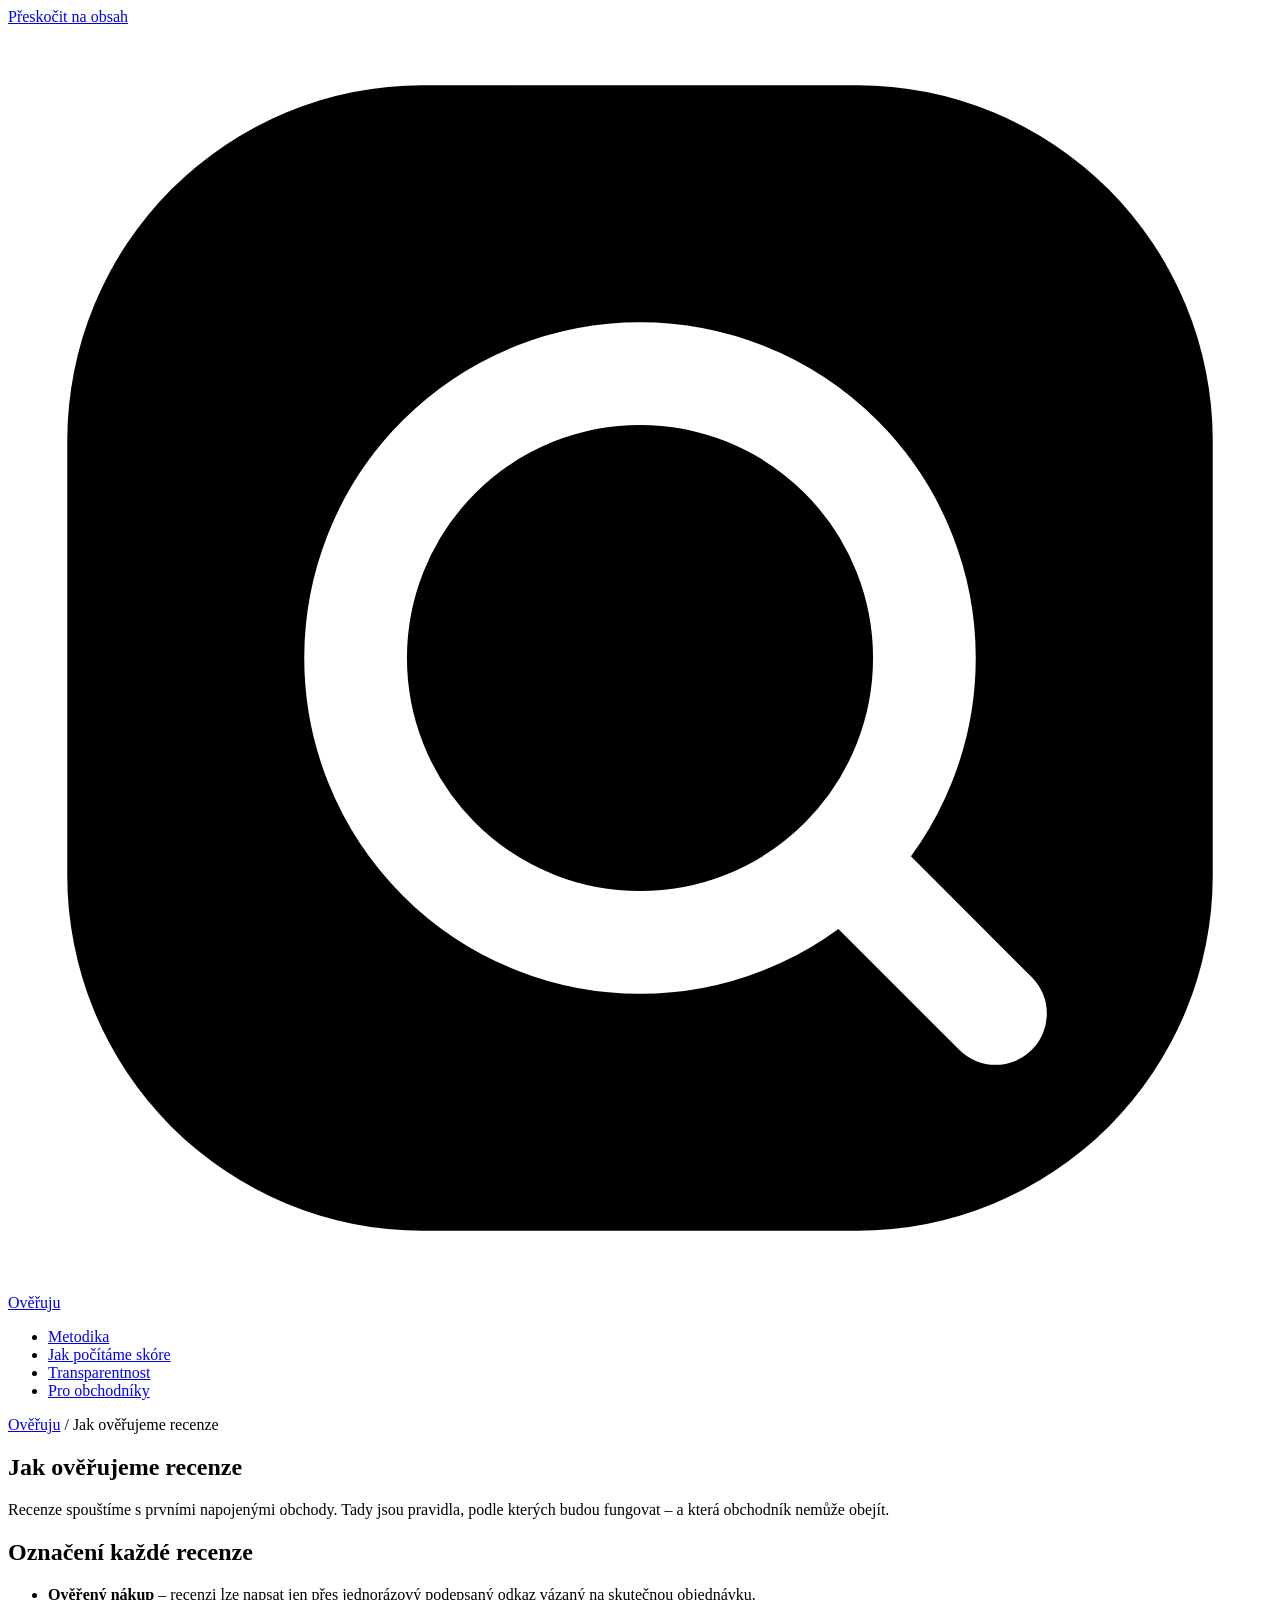
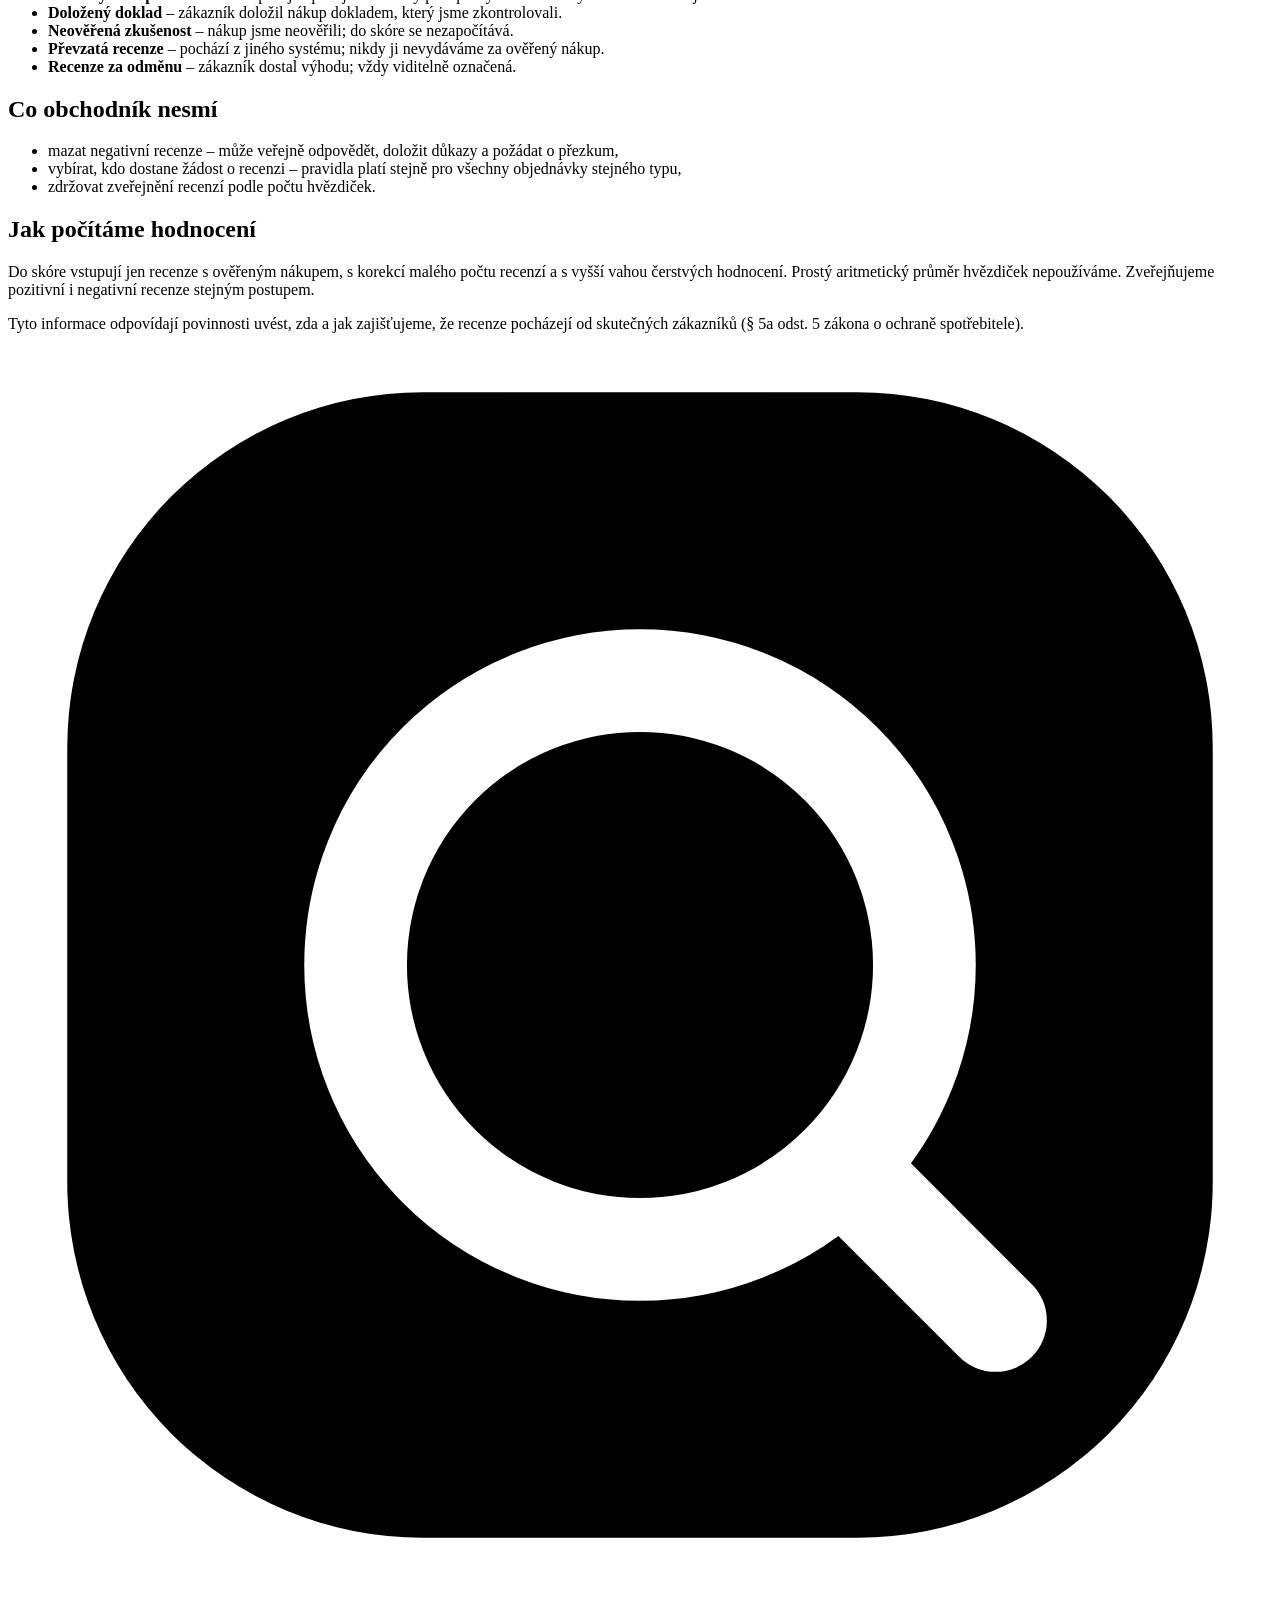
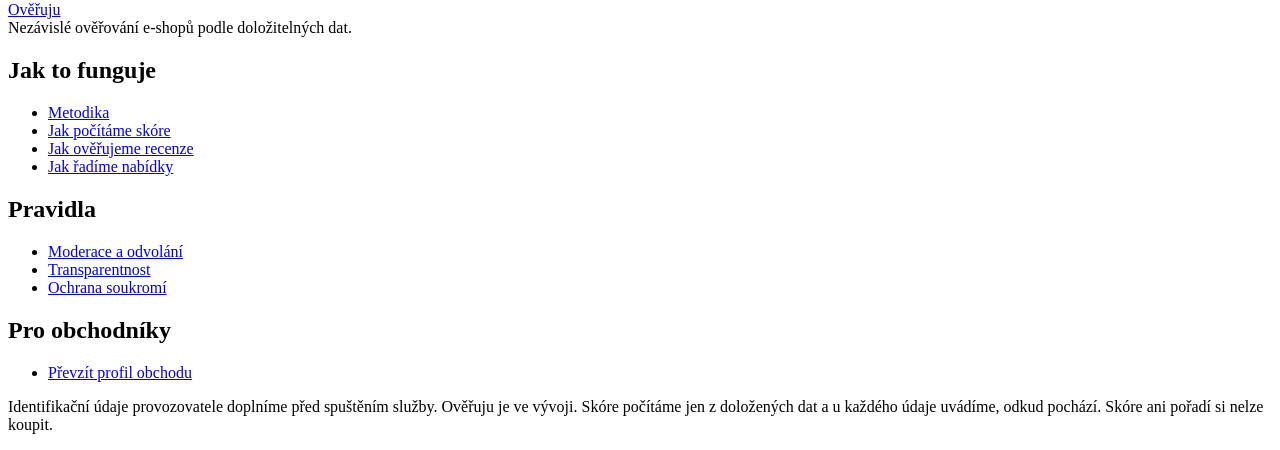
==== jak-overujeme-recenze/index.html @ 3482359e "overuju.cz: statický web (úvod, metodika, kontrola seznamu ČOI) Co-Authored-By: Claude Opus 5.5 <nor" ====
<!doctype html>
<html lang="cs" data-mode="static">
  <head>
    <meta charset="utf-8">
    <meta name="viewport" content="width=device-width, initial-scale=1">
    <meta name="theme-color" content="#f6f5f1">
    <link rel="icon" href="/favicon.svg" type="image/svg+xml">
    <link rel="manifest" href="/manifest.webmanifest">
    <title>Jak ověřujeme recenze | Ověřuju</title>
    <meta name="description" content="Ověřený nákup, označení původu recenzí, incentivizované recenze a pravidla, která obchodníci nemohou obejít.">
    <meta name="robots" content="index,follow">
    <link rel="canonical" href="https://overuju.cz/jak-overujeme-recenze">
    <meta property="og:type" content="website">
    <meta property="og:site_name" content="Ověřuju">
    <meta property="og:locale" content="cs_CZ">
    <meta property="og:title" content="Jak ověřujeme recenze | Ověřuju">
    <meta property="og:description" content="Ověřený nákup, označení původu recenzí, incentivizované recenze a pravidla, která obchodníci nemohou obejít.">
    <meta property="og:url" content="https://overuju.cz/jak-overujeme-recenze">
    
    <script type="module" src="/assets/entry-client-CRcwxQx1.js"></script>
  </head>
  <body>
    <a class="skip-link" href="#obsah">Přeskočit na obsah</a><header class="site-header"><div class="container"><a class="brand" href="/" aria-label="Ověřuju – úvodní stránka"><svg viewBox="0 0 32 32" aria-hidden="true" focusable="false"><rect x="1.5" y="1.5" width="29" height="29" rx="9" fill="var(--c-ink)"></rect><circle cx="16" cy="16" r="7.2" fill="none" stroke="#fff" stroke-width="2.6"></circle><path d="M21.2 21.2 25 25" stroke="#fff" stroke-width="2.6" stroke-linecap="round"></path></svg><span>Ověřuju</span></a><nav class="site-nav" aria-label="Hlavní navigace"><ul><li><a href="/metodika">Metodika</a></li><li class="nav-optional"><a href="/jak-pocitame-score">Jak počítáme skóre</a></li><li class="nav-optional"><a href="/transparentnost">Transparentnost</a></li><li><a href="/pro-obchodniky">Pro obchodníky</a></li></ul></nav></div></header><main id="obsah"><div class="container"><nav class="breadcrumbs" aria-label="Drobečková navigace"><a href="/">Ověřuju</a> / <!-- -->Jak ověřujeme recenze</nav><article class="prose"><h1>Jak ověřujeme recenze</h1><p class="lead">Recenze spouštíme s prvními napojenými obchody. Tady jsou pravidla, podle kterých budou fungovat – a která obchodník nemůže obejít.</p><h2>Označení každé recenze</h2><ul><li><strong>Ověřený nákup</strong> – recenzi lze napsat jen přes jednorázový podepsaný odkaz vázaný na skutečnou objednávku.</li><li><strong>Doložený doklad</strong> – zákazník doložil nákup dokladem, který jsme zkontrolovali.</li><li><strong>Neověřená zkušenost</strong> – nákup jsme neověřili; do skóre se nezapočítává.</li><li><strong>Převzatá recenze</strong> – pochází z jiného systému; nikdy ji nevydáváme za ověřený nákup.</li><li><strong>Recenze za odměnu</strong> – zákazník dostal výhodu; vždy viditelně označená.</li></ul><h2>Co obchodník nesmí</h2><ul><li>mazat negativní recenze – může veřejně odpovědět, doložit důkazy a požádat o přezkum,</li><li>vybírat, kdo dostane žádost o recenzi – pravidla platí stejně pro všechny objednávky stejného typu,</li><li>zdržovat zveřejnění recenzí podle počtu hvězdiček.</li></ul><h2>Jak počítáme hodnocení</h2><p>Do skóre vstupují jen recenze s ověřeným nákupem, s korekcí malého počtu recenzí a s vyšší vahou čerstvých hodnocení. Prostý aritmetický průměr hvězdiček nepoužíváme. Zveřejňujeme pozitivní i negativní recenze stejným postupem.</p><div class="callout">Tyto informace odpovídají povinnosti uvést, zda a jak zajišťujeme, že recenze pocházejí od skutečných zákazníků (§ 5a odst. 5 zákona o ochraně spotřebitele).</div></article></div></main><footer class="site-footer"><div class="container"><div class="footer-grid"><div><a class="brand" href="/"><svg viewBox="0 0 32 32" aria-hidden="true" focusable="false"><rect x="1.5" y="1.5" width="29" height="29" rx="9" fill="var(--c-ink)"></rect><circle cx="16" cy="16" r="7.2" fill="none" stroke="#fff" stroke-width="2.6"></circle><path d="M21.2 21.2 25 25" stroke="#fff" stroke-width="2.6" stroke-linecap="round"></path></svg><span>Ověřuju</span></a><p class="small" style="margin-top:var(--s-3)">Nezávislé ověřování e-shopů podle doložitelných dat.</p></div><div><h2>Jak to funguje</h2><ul><li><a href="/metodika">Metodika</a></li><li><a href="/jak-pocitame-score">Jak počítáme skóre</a></li><li><a href="/jak-overujeme-recenze">Jak ověřujeme recenze</a></li><li><a href="/jak-radime-nabidky">Jak řadíme nabídky</a></li></ul></div><div><h2>Pravidla</h2><ul><li><a href="/moderace">Moderace a odvolání</a></li><li><a href="/transparentnost">Transparentnost</a></li><li><a href="/ochrana-soukromi">Ochrana soukromí</a></li></ul></div><div><h2>Pro obchodníky</h2><ul><li><a href="/pro-obchodniky">Převzít profil obchodu</a></li></ul></div></div><p class="footer-note">Identifikační údaje provozovatele doplníme před spuštěním služby. <!-- -->Ověřuju je ve vývoji. Skóre počítáme jen z doložených dat a u každého údaje uvádíme, odkud pochází. Skóre ani pořadí si nelze koupit.</p></div></footer>
  </body>
</html>
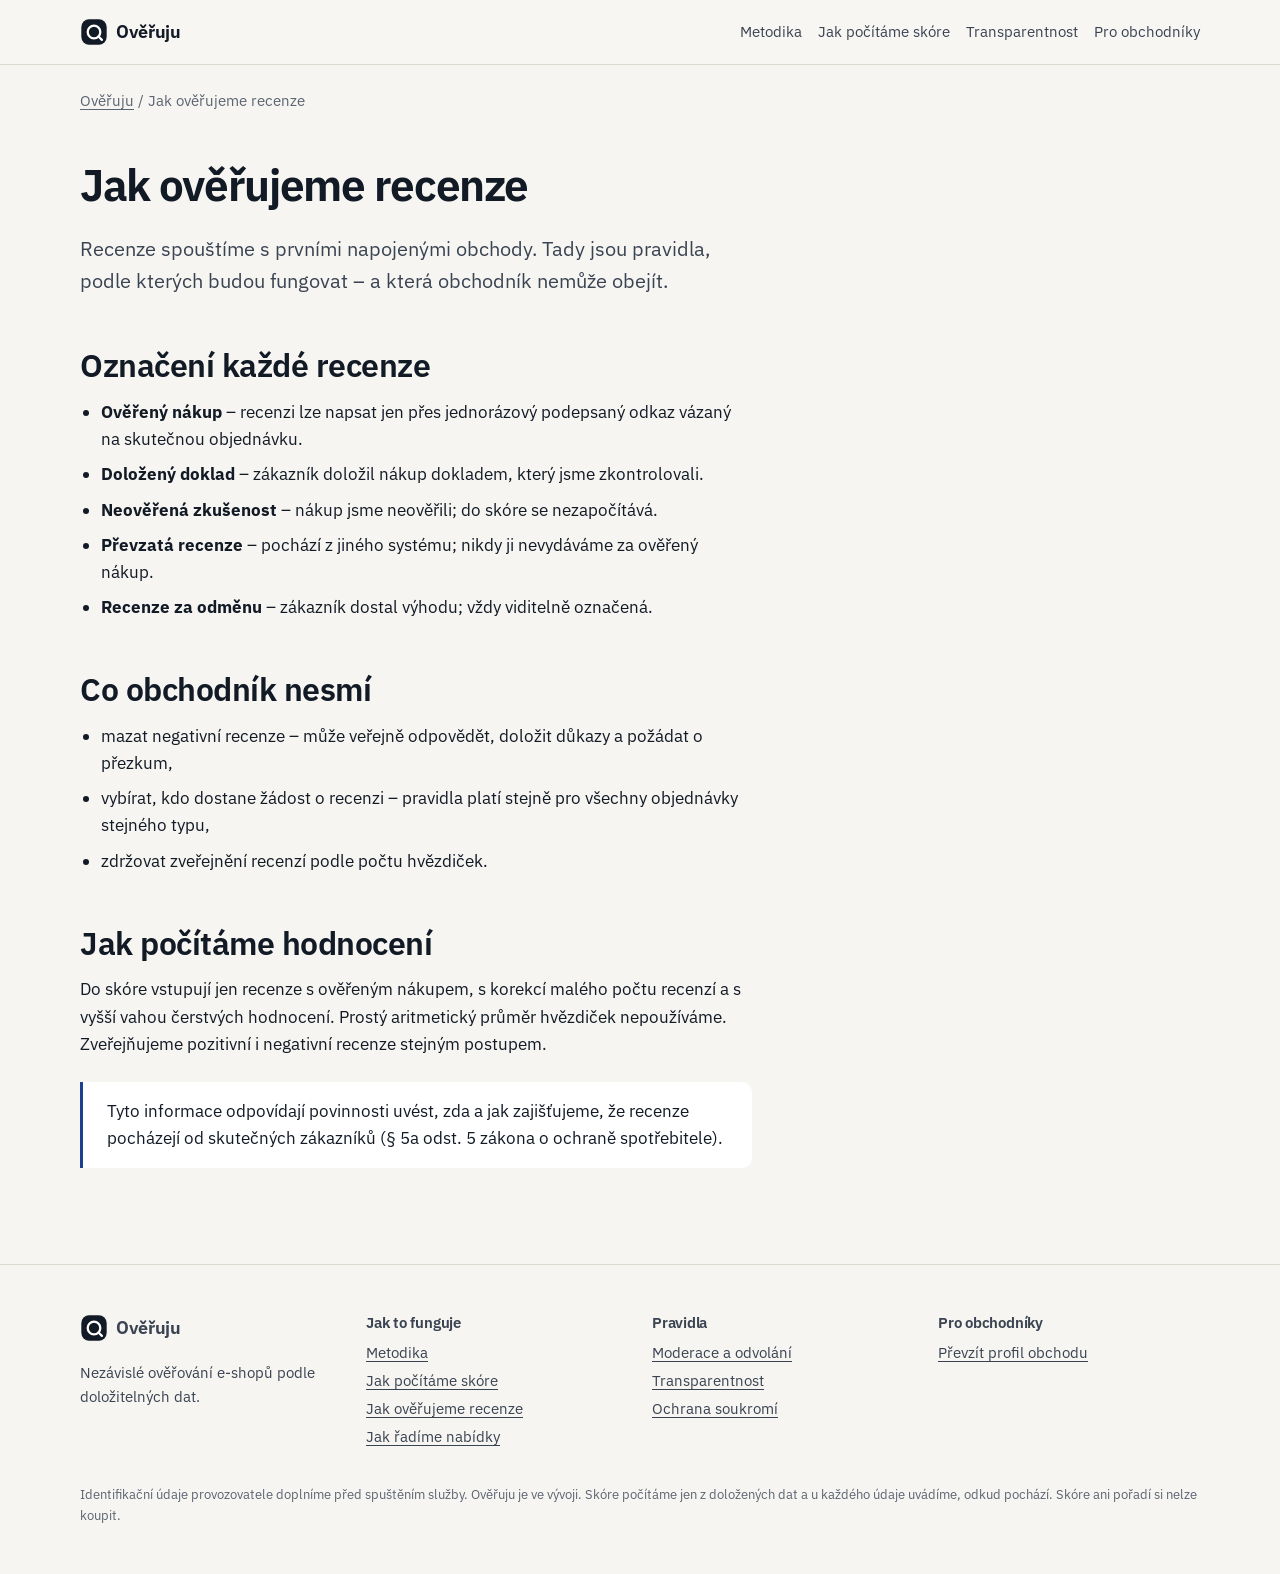
==== commit 5e5bb011: "Oprava: styly webu se načítají (CSS propojené ve všech stránkách) Co-Authored-By: Claude Opus 5.5 <n" ====
--- a/jak-overujeme-recenze/index.html
+++ b/jak-overujeme-recenze/index.html
@@ -16,8 +16,8 @@
     <meta property="og:title" content="Jak ověřujeme recenze | Ověřuju">
     <meta property="og:description" content="Ověřený nákup, označení původu recenzí, incentivizované recenze a pravidla, která obchodníci nemohou obejít.">
     <meta property="og:url" content="https://overuju.cz/jak-overujeme-recenze">
-    
-    <script type="module" src="/assets/entry-client-CRcwxQx1.js"></script>
+    <link rel="stylesheet" href="/assets/entry-client-DHmPN0fD.css">
+    <script type="module" src="/assets/entry-client-VfSSXDyx.js"></script>
   </head>
   <body>
     <a class="skip-link" href="#obsah">Přeskočit na obsah</a><header class="site-header"><div class="container"><a class="brand" href="/" aria-label="Ověřuju – úvodní stránka"><svg viewBox="0 0 32 32" aria-hidden="true" focusable="false"><rect x="1.5" y="1.5" width="29" height="29" rx="9" fill="var(--c-ink)"></rect><circle cx="16" cy="16" r="7.2" fill="none" stroke="#fff" stroke-width="2.6"></circle><path d="M21.2 21.2 25 25" stroke="#fff" stroke-width="2.6" stroke-linecap="round"></path></svg><span>Ověřuju</span></a><nav class="site-nav" aria-label="Hlavní navigace"><ul><li><a href="/metodika">Metodika</a></li><li class="nav-optional"><a href="/jak-pocitame-score">Jak počítáme skóre</a></li><li class="nav-optional"><a href="/transparentnost">Transparentnost</a></li><li><a href="/pro-obchodniky">Pro obchodníky</a></li></ul></nav></div></header><main id="obsah"><div class="container"><nav class="breadcrumbs" aria-label="Drobečková navigace"><a href="/">Ověřuju</a> / <!-- -->Jak ověřujeme recenze</nav><article class="prose"><h1>Jak ověřujeme recenze</h1><p class="lead">Recenze spouštíme s prvními napojenými obchody. Tady jsou pravidla, podle kterých budou fungovat – a která obchodník nemůže obejít.</p><h2>Označení každé recenze</h2><ul><li><strong>Ověřený nákup</strong> – recenzi lze napsat jen přes jednorázový podepsaný odkaz vázaný na skutečnou objednávku.</li><li><strong>Doložený doklad</strong> – zákazník doložil nákup dokladem, který jsme zkontrolovali.</li><li><strong>Neověřená zkušenost</strong> – nákup jsme neověřili; do skóre se nezapočítává.</li><li><strong>Převzatá recenze</strong> – pochází z jiného systému; nikdy ji nevydáváme za ověřený nákup.</li><li><strong>Recenze za odměnu</strong> – zákazník dostal výhodu; vždy viditelně označená.</li></ul><h2>Co obchodník nesmí</h2><ul><li>mazat negativní recenze – může veřejně odpovědět, doložit důkazy a požádat o přezkum,</li><li>vybírat, kdo dostane žádost o recenzi – pravidla platí stejně pro všechny objednávky stejného typu,</li><li>zdržovat zveřejnění recenzí podle počtu hvězdiček.</li></ul><h2>Jak počítáme hodnocení</h2><p>Do skóre vstupují jen recenze s ověřeným nákupem, s korekcí malého počtu recenzí a s vyšší vahou čerstvých hodnocení. Prostý aritmetický průměr hvězdiček nepoužíváme. Zveřejňujeme pozitivní i negativní recenze stejným postupem.</p><div class="callout">Tyto informace odpovídají povinnosti uvést, zda a jak zajišťujeme, že recenze pocházejí od skutečných zákazníků (§ 5a odst. 5 zákona o ochraně spotřebitele).</div></article></div></main><footer class="site-footer"><div class="container"><div class="footer-grid"><div><a class="brand" href="/"><svg viewBox="0 0 32 32" aria-hidden="true" focusable="false"><rect x="1.5" y="1.5" width="29" height="29" rx="9" fill="var(--c-ink)"></rect><circle cx="16" cy="16" r="7.2" fill="none" stroke="#fff" stroke-width="2.6"></circle><path d="M21.2 21.2 25 25" stroke="#fff" stroke-width="2.6" stroke-linecap="round"></path></svg><span>Ověřuju</span></a><p class="small" style="margin-top:var(--s-3)">Nezávislé ověřování e-shopů podle doložitelných dat.</p></div><div><h2>Jak to funguje</h2><ul><li><a href="/metodika">Metodika</a></li><li><a href="/jak-pocitame-score">Jak počítáme skóre</a></li><li><a href="/jak-overujeme-recenze">Jak ověřujeme recenze</a></li><li><a href="/jak-radime-nabidky">Jak řadíme nabídky</a></li></ul></div><div><h2>Pravidla</h2><ul><li><a href="/moderace">Moderace a odvolání</a></li><li><a href="/transparentnost">Transparentnost</a></li><li><a href="/ochrana-soukromi">Ochrana soukromí</a></li></ul></div><div><h2>Pro obchodníky</h2><ul><li><a href="/pro-obchodniky">Převzít profil obchodu</a></li></ul></div></div><p class="footer-note">Identifikační údaje provozovatele doplníme před spuštěním služby. <!-- -->Ověřuju je ve vývoji. Skóre počítáme jen z doložených dat a u každého údaje uvádíme, odkud pochází. Skóre ani pořadí si nelze koupit.</p></div></footer>
--- a/assets/entry-client-DHmPN0fD.css
+++ b/assets/entry-client-DHmPN0fD.css
@@ -0,0 +1 @@
+@font-face{font-family:IBM Plex Sans Variable;font-style:normal;font-display:swap;font-weight:100 700;src:url(/assets/ibm-plex-sans-cyrillic-ext-wght-normal-d45eAU9y.woff2)format("woff2-variations");unicode-range:U+460-52F,U+1C80-1C8A,U+20B4,U+2DE0-2DFF,U+A640-A69F,U+FE2E-FE2F}@font-face{font-family:IBM Plex Sans Variable;font-style:normal;font-display:swap;font-weight:100 700;src:url(/assets/ibm-plex-sans-cyrillic-wght-normal-BAAhND-U.woff2)format("woff2-variations");unicode-range:U+301,U+400-45F,U+490-491,U+4B0-4B1,U+2116}@font-face{font-family:IBM Plex Sans Variable;font-style:normal;font-display:swap;font-weight:100 700;src:url(/assets/ibm-plex-sans-greek-wght-normal-CmyJS8uq.woff2)format("woff2-variations");unicode-range:U+370-377,U+37A-37F,U+384-38A,U+38C,U+38E-3A1,U+3A3-3FF}@font-face{font-family:IBM Plex Sans Variable;font-style:normal;font-display:swap;font-weight:100 700;src:url(/assets/ibm-plex-sans-vietnamese-wght-normal-Dg1JeJN0.woff2)format("woff2-variations");unicode-range:U+102-103,U+110-111,U+128-129,U+168-169,U+1A0-1A1,U+1AF-1B0,U+300-301,U+303-304,U+308-309,U+323,U+329,U+1EA0-1EF9,U+20AB}@font-face{font-family:IBM Plex Sans Variable;font-style:normal;font-display:swap;font-weight:100 700;src:url(/assets/ibm-plex-sans-latin-ext-wght-normal-CIII54If.woff2)format("woff2-variations");unicode-range:U+100-2BA,U+2BD-2C5,U+2C7-2CC,U+2CE-2D7,U+2DD-2FF,U+304,U+308,U+329,U+1D00-1DBF,U+1E00-1E9F,U+1EF2-1EFF,U+2020,U+20A0-20AB,U+20AD-20C0,U+2113,U+2C60-2C7F,U+A720-A7FF}@font-face{font-family:IBM Plex Sans Variable;font-style:normal;font-display:swap;font-weight:100 700;src:url(/assets/ibm-plex-sans-latin-wght-normal-IvpUvPa2.woff2)format("woff2-variations");unicode-range:U+??,U+131,U+152-153,U+2BB-2BC,U+2C6,U+2DA,U+2DC,U+304,U+308,U+329,U+2000-206F,U+20AC,U+2122,U+2191,U+2193,U+2212,U+2215,U+FEFF,U+FFFD}:root{--c-paper:#f6f5f1;--c-surface:#fff;--c-surface-sunken:#efede7;--c-line:#dcd9d0;--c-line-strong:#b9b5a9;--c-ink:#121a26;--c-ink-2:#3a4352;--c-muted:#5c6472;--c-brand:#1d3f8f;--c-brand-ink:#fff;--c-brand-soft:#e7ecf7;--c-focus:#2357d6;--c-good:#1f6b4a;--c-good-soft:#e5f1ea;--c-fair:#8a5a00;--c-fair-soft:#f8eed8;--c-bad:#a3271c;--c-bad-soft:#f9e7e4;--c-info-soft:#eceff4;--font-sans:"IBM Plex Sans Variable", "IBM Plex Sans", system-ui, -apple-system, "Segoe UI", Roboto, sans-serif;--fs-xs:.8125rem;--fs-sm:.9375rem;--fs-md:1.0625rem;--fs-lg:1.25rem;--fs-xl:clamp(1.5rem, 1.2rem + 1.2vw, 2rem);--fs-2xl:clamp(2.25rem, 1.6rem + 3vw, 4rem);--lh-tight:1.1;--lh-snug:1.3;--lh-body:1.6;--s-1:.25rem;--s-2:.5rem;--s-3:.75rem;--s-4:1rem;--s-5:1.5rem;--s-6:2rem;--s-7:3rem;--s-8:4.5rem;--s-9:6.5rem;--radius-sm:6px;--radius-md:10px;--radius-lg:16px;--shadow-1:0 1px 2px #121a260f, 0 1px 1px #121a260a;--shadow-2:0 12px 32px -12px #121a262e, 0 2px 6px #121a260f;--content:70rem;--prose:42rem;--gutter:1rem}@media (min-width:48rem){:root{--gutter:2rem}}*,:before,:after{box-sizing:border-box}html{-webkit-text-size-adjust:100%;-moz-text-size-adjust:100%;text-size-adjust:100%}body{background:var(--c-paper);color:var(--c-ink);font-family:var(--font-sans);font-size:var(--fs-md);line-height:var(--lh-body);font-feature-settings:"tnum" 0;-webkit-font-smoothing:antialiased;margin:0;overflow-x:hidden}img,svg{max-width:100%;display:block}a{color:var(--c-brand);text-underline-offset:.18em;text-decoration-thickness:1px}a:hover{text-decoration-thickness:2px}:focus-visible{outline:3px solid var(--c-focus);outline-offset:2px;border-radius:4px}h1,h2,h3{line-height:var(--lh-snug);letter-spacing:-.015em;margin:0 0 var(--s-3);font-weight:620}h1{font-size:var(--fs-2xl);line-height:var(--lh-tight);letter-spacing:-.03em;font-weight:650}h2{font-size:var(--fs-xl)}h3{font-size:var(--fs-lg)}p{margin:0 0 var(--s-4)}.num{font-variant-numeric:tabular-nums}.visually-hidden{clip:rect(0 0 0 0);white-space:nowrap;border:0;width:1px;height:1px;margin:-1px;padding:0;overflow:hidden;position:absolute!important}.skip-link{left:var(--s-4);padding:var(--s-2) var(--s-4);background:var(--c-ink);color:#fff;border-radius:var(--radius-sm);z-index:10;position:absolute;top:-3rem}.skip-link:focus{top:var(--s-3)}.container{width:100%;max-width:calc(var(--content) + 2 * var(--gutter));padding:0 var(--gutter);margin:0 auto}.site-header{border-bottom:1px solid var(--c-line);background:color-mix(in srgb, var(--c-paper) 92%, white)}.site-header .container{justify-content:space-between;align-items:center;gap:var(--s-4);min-height:4rem;display:flex}.brand{align-items:center;gap:var(--s-2);color:var(--c-ink);letter-spacing:-.02em;font-size:1.15rem;font-weight:650;text-decoration:none;display:inline-flex}.brand svg{width:1.75rem;height:1.75rem}.site-nav ul{gap:var(--s-1) var(--s-4);flex-wrap:wrap;justify-content:flex-end;margin:0;padding:0;list-style:none;display:flex}.site-nav a{color:var(--c-ink-2);font-size:var(--fs-sm);padding:var(--s-2) 0;text-decoration:none;display:inline-block}.site-nav a:hover,.site-nav a[aria-current=page]{color:var(--c-ink);text-decoration:underline}@media (max-width:40rem){.site-nav .nav-optional{display:none}}.hero{padding:var(--s-8) 0 var(--s-7)}.hero-eyebrow{font-size:var(--fs-xs);letter-spacing:.08em;text-transform:uppercase;color:var(--c-brand);margin-bottom:var(--s-4);font-weight:600;display:inline-block}.hero h1{max-width:14ch}.hero-lead{font-size:var(--fs-lg);color:var(--c-ink-2);max-width:36rem;margin-bottom:var(--s-6)}.search{max-width:44rem}.search-row{gap:var(--s-2);padding:var(--s-2);background:var(--c-surface);border:1px solid var(--c-line-strong);border-radius:var(--radius-lg);box-shadow:var(--shadow-2);display:flex}.search-row:focus-within{border-color:var(--c-focus);box-shadow:0 0 0 3px color-mix(in srgb, var(--c-focus) 25%, transparent), var(--shadow-2)}.search input{min-width:0;font:inherit;font-size:var(--fs-lg);padding:var(--s-3) var(--s-3);color:var(--c-ink);background:0 0;border:0;flex:1}.search input::placeholder{color:var(--c-muted)}.search input:focus{outline:none}.button{justify-content:center;align-items:center;gap:var(--s-2);border-radius:var(--radius-md);background:var(--c-brand);color:var(--c-brand-ink);font:inherit;padding:var(--s-3) var(--s-5);cursor:pointer;white-space:nowrap;border:0;font-weight:600;text-decoration:none;display:inline-flex}.button:hover{background:color-mix(in srgb, var(--c-brand) 88%, black)}.button-secondary{background:var(--c-surface);color:var(--c-ink);border:1px solid var(--c-line-strong)}.button-secondary:hover{background:var(--c-surface-sunken)}.search-hint{margin-top:var(--s-3);font-size:var(--fs-sm);color:var(--c-muted)}.search-modes{gap:var(--s-2);margin:var(--s-5) 0 0;flex-wrap:wrap;padding:0;list-style:none;display:flex}.search-modes li{align-items:center;gap:var(--s-2);font-size:var(--fs-sm);padding:var(--s-1) var(--s-3);border:1px solid var(--c-line);background:var(--c-surface);color:var(--c-ink-2);border-radius:999px;display:inline-flex}.search-modes li[data-state=soon]{color:var(--c-muted);background:0 0}.pill{letter-spacing:.02em;background:var(--c-surface-sunken);color:var(--c-muted);border-radius:999px;padding:.05rem .45rem;font-size:.72rem;font-weight:600}.form-error{margin-top:var(--s-3);padding:var(--s-3) var(--s-4);border-radius:var(--radius-md);background:var(--c-bad-soft);color:var(--c-bad);font-size:var(--fs-sm)}.section{padding:var(--s-8) 0;border-top:1px solid var(--c-line)}.section-intro{max-width:44rem;margin-bottom:var(--s-6)}.section-intro p{color:var(--c-ink-2);font-size:var(--fs-lg)}.grid{gap:var(--s-4);grid-template-columns:repeat(auto-fit,minmax(min(100%,17rem),1fr));display:grid}.card{background:var(--c-surface);border:1px solid var(--c-line);border-radius:var(--radius-lg);padding:var(--s-5)}.card h3{font-size:var(--fs-md);margin-bottom:var(--s-2)}.card p{color:var(--c-ink-2);font-size:var(--fs-sm);margin:0}.card .source{margin-top:var(--s-3);font-size:var(--fs-xs);color:var(--c-muted);display:block}.triple{gap:var(--s-4);counter-reset:triple;grid-template-columns:repeat(auto-fit,minmax(min(100%,19rem),1fr));display:grid}.triple .card{padding-top:var(--s-7);position:relative}.triple .card:before{counter-increment:triple;content:counter(triple, upper-alpha);top:var(--s-5);left:var(--s-5);font-size:var(--fs-xs);color:var(--c-brand);letter-spacing:.08em;font-weight:700;position:absolute}.principles{gap:var(--s-3) var(--s-6);grid-template-columns:repeat(auto-fit,minmax(min(100%,22rem),1fr));margin:0;padding:0;list-style:none;display:grid}.principles li{padding-left:var(--s-5);color:var(--c-ink-2);position:relative}.principles li:before{content:"";background:var(--c-ink);width:.55rem;height:2px;position:absolute;top:.62em;left:0}.principles strong{color:var(--c-ink)}.cta-band{background:var(--c-ink);color:#f3f4f6;border-radius:var(--radius-lg);padding:var(--s-7) var(--s-6);gap:var(--s-5);align-items:center;display:grid}.cta-band h2{color:#fff}.cta-band p{color:#c9ced8;max-width:40rem}.cta-band .button{color:var(--c-ink);background:#fff;justify-self:start}@media (min-width:52rem){.cta-band{grid-template-columns:1fr auto}}.specimen{border:1px dashed var(--c-line-strong);border-radius:var(--radius-lg);padding:var(--s-5);background:repeating-linear-gradient(-45deg, transparent 0 14px, #121a2605 14px 15px), var(--c-surface);position:relative}.specimen-label{margin-bottom:var(--s-4);font-size:var(--fs-xs);padding:var(--s-1) var(--s-3);background:var(--c-fair-soft);color:var(--c-fair);border-radius:999px;font-weight:600;display:inline-block}.score{gap:var(--s-4);grid-template-columns:auto 1fr;align-items:center;display:grid}.score-value{border:6px solid var(--band,var(--c-line-strong));background:var(--c-surface);text-align:center;border-radius:50%;place-items:center;width:7.5rem;height:7.5rem;line-height:1;display:grid}.score-value strong{font-variant-numeric:tabular-nums;letter-spacing:-.03em;font-size:2.6rem;font-weight:650}.score-value span{font-size:var(--fs-xs);color:var(--c-muted);margin-top:.15rem;display:block}.score[data-band=excellent]{--band:var(--c-good)}.score[data-band=good]{--band:#4c8a6c}.score[data-band=fair]{--band:var(--c-fair)}.score[data-band=poor]{--band:var(--c-bad)}.score-meta dl{gap:var(--s-1) var(--s-4);font-size:var(--fs-sm);grid-template-columns:max-content 1fr;margin:0;display:grid}.score-meta dt{color:var(--c-muted)}.score-meta dd{margin:0;font-weight:550}.score-empty{gap:var(--s-2);padding:var(--s-5);border-radius:var(--radius-md);background:var(--c-info-soft);display:grid}.score-empty strong{font-size:var(--fs-lg)}.profile-head{padding:var(--s-7) 0 var(--s-6);gap:var(--s-6);display:grid}@media (min-width:60rem){.profile-head{grid-template-columns:1.3fr 1fr;align-items:start}}.profile-domain{font-size:var(--fs-sm);color:var(--c-muted);margin-bottom:var(--s-2);word-break:break-all}.badges{gap:var(--s-2);margin:var(--s-4) 0;flex-wrap:wrap;padding:0;list-style:none;display:flex}.badge{align-items:center;gap:var(--s-2);font-size:var(--fs-xs);padding:var(--s-1) var(--s-3);border:1px solid var(--c-line);background:var(--c-surface);color:var(--c-ink-2);border-radius:999px;font-weight:600;display:inline-flex}.badge[data-tone=good]{background:var(--c-good-soft);color:var(--c-good);border-color:#0000}.badge[data-tone=neutral]{background:var(--c-surface-sunken)}.panel{background:var(--c-surface);border:1px solid var(--c-line);border-radius:var(--radius-lg);padding:var(--s-5)}.panel+.panel{margin-top:var(--s-4)}.panel h2{font-size:var(--fs-lg)}.warning{gap:var(--s-2);padding:var(--s-4) var(--s-5);border-radius:var(--radius-md);border:1px solid color-mix(in srgb, var(--c-bad) 35%, transparent);background:var(--c-bad-soft);color:#4d140e;margin-bottom:var(--s-5);display:grid}.warning strong{color:var(--c-bad)}.facts{margin:0;padding:0;list-style:none}.facts li{gap:var(--s-1) var(--s-4);padding:var(--s-3) 0;border-top:1px solid var(--c-line);display:grid}.facts li:first-child{border-top:0}@media (min-width:40rem){.facts li{grid-template-columns:1fr auto;align-items:baseline}}.fact-label{font-weight:550}.fact-source{font-size:var(--fs-xs);color:var(--c-muted)}.provenance{font-size:var(--fs-xs);border-radius:var(--radius-sm);background:var(--c-surface-sunken);color:var(--c-ink-2);white-space:nowrap;padding:.1rem .5rem;font-weight:600;display:inline-block}.provenance[data-kind=public_registry],.provenance[data-kind=transaction_derived]{background:var(--c-brand-soft);color:var(--c-brand)}.provenance[data-kind=merchant_provided],.provenance[data-kind=user_reported]{background:var(--c-fair-soft);color:var(--c-fair)}.meter{gap:var(--s-1);display:grid}.meter-bar{background:var(--c-surface-sunken);border-radius:999px;height:.5rem;overflow:hidden}.meter-bar span{background:var(--c-ink-2);height:100%;display:block}.components{gap:var(--s-4);margin:0;padding:0;list-style:none;display:grid}.components li{gap:var(--s-2);display:grid}.components .row{justify-content:space-between;gap:var(--s-3);font-size:var(--fs-sm);display:flex}.layout-2{gap:var(--s-5);padding-bottom:var(--s-8);display:grid}@media (min-width:60rem){.layout-2{grid-template-columns:1.3fr 1fr;align-items:start}}.muted{color:var(--c-muted)}.small{font-size:var(--fs-sm)}.prose{max-width:var(--prose);padding:var(--s-7) 0 var(--s-8)}.prose h1{font-size:var(--fs-xl);margin-bottom:var(--s-5);font-size:clamp(2rem,1.5rem + 2vw,2.75rem)}.prose h2{margin-top:var(--s-7)}.prose ul,.prose ol{margin:0 0 var(--s-4);padding-left:1.3rem}.prose li{margin-bottom:var(--s-2)}.prose .lead{font-size:var(--fs-lg);color:var(--c-ink-2)}.prose table{border-collapse:collapse;width:100%;font-size:var(--fs-sm);margin:var(--s-4) 0 var(--s-5);display:block;overflow-x:auto}.prose th,.prose td{text-align:left;padding:var(--s-2) var(--s-3);border-bottom:1px solid var(--c-line);vertical-align:top}.prose th{color:var(--c-ink-2);font-weight:600}.prose code{background:var(--c-surface-sunken);border-radius:4px;padding:.05rem .35rem;font-size:.92em}.callout{border-left:3px solid var(--c-brand);background:var(--c-surface);padding:var(--s-4) var(--s-5);border-radius:0 var(--radius-md) var(--radius-md) 0;margin:var(--s-5) 0}.breadcrumbs{font-size:var(--fs-sm);color:var(--c-muted);padding-top:var(--s-5)}.breadcrumbs a{color:var(--c-muted)}.check-result{margin-top:var(--s-5);max-width:44rem}.check-result:empty{display:none}.site-footer{border-top:1px solid var(--c-line);padding:var(--s-7) 0 var(--s-6);font-size:var(--fs-sm);color:var(--c-ink-2)}.footer-grid{gap:var(--s-5);grid-template-columns:repeat(auto-fit,minmax(min(100%,12rem),1fr));display:grid}.footer-grid h2{font-size:var(--fs-sm);margin-bottom:var(--s-2)}.footer-grid ul{margin:0;padding:0;list-style:none}.footer-grid li{margin-bottom:var(--s-1)}.footer-grid a{color:var(--c-ink-2)}.footer-note{margin-top:var(--s-6);color:var(--c-muted);font-size:var(--fs-xs)}@media (prefers-reduced-motion:reduce){*{transition:none!important;animation:none!important}}
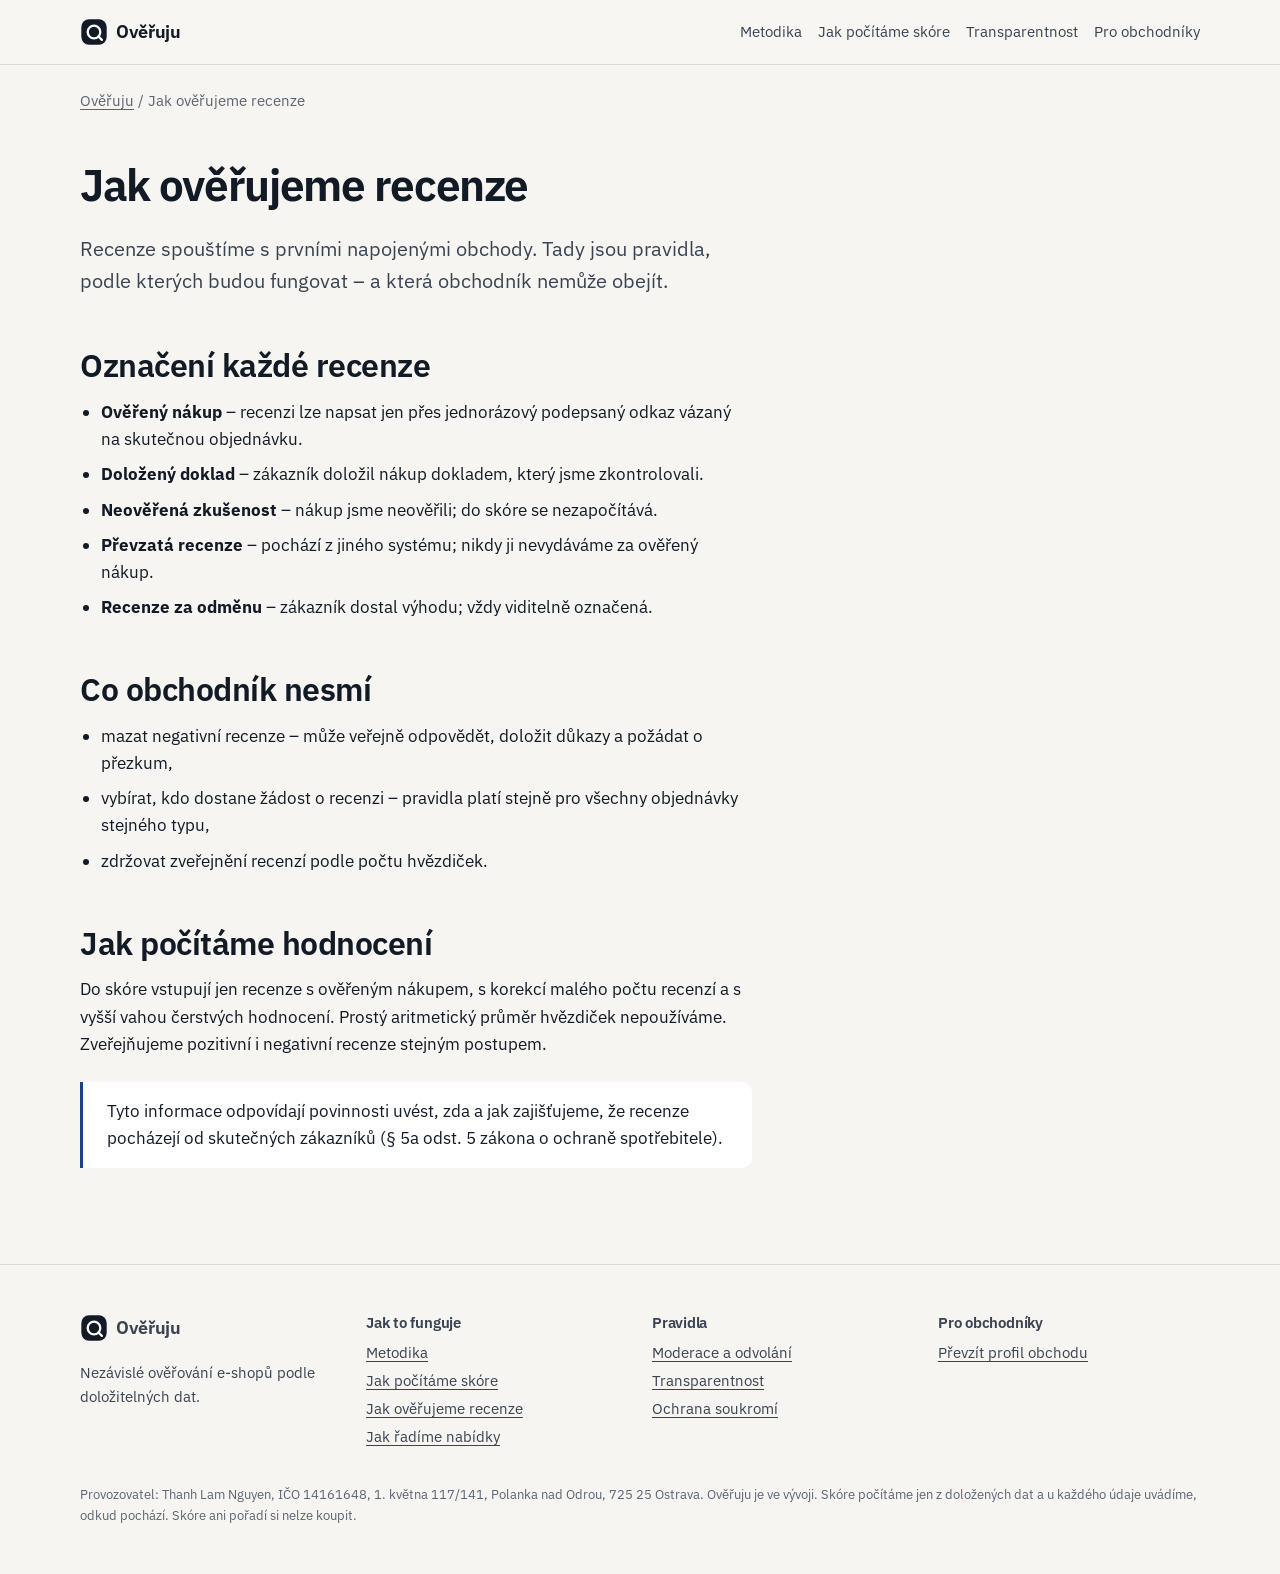
==== commit 523e7b29: "Web: identifikace provozovatele Co-Authored-By: Claude Opus 5.5 <noreply@anthropic.com>" ====
--- a/jak-overujeme-recenze/index.html
+++ b/jak-overujeme-recenze/index.html
@@ -20,6 +20,6 @@
     <script type="module" src="/assets/entry-client-VfSSXDyx.js"></script>
   </head>
   <body>
-    <a class="skip-link" href="#obsah">Přeskočit na obsah</a><header class="site-header"><div class="container"><a class="brand" href="/" aria-label="Ověřuju – úvodní stránka"><svg viewBox="0 0 32 32" aria-hidden="true" focusable="false"><rect x="1.5" y="1.5" width="29" height="29" rx="9" fill="var(--c-ink)"></rect><circle cx="16" cy="16" r="7.2" fill="none" stroke="#fff" stroke-width="2.6"></circle><path d="M21.2 21.2 25 25" stroke="#fff" stroke-width="2.6" stroke-linecap="round"></path></svg><span>Ověřuju</span></a><nav class="site-nav" aria-label="Hlavní navigace"><ul><li><a href="/metodika">Metodika</a></li><li class="nav-optional"><a href="/jak-pocitame-score">Jak počítáme skóre</a></li><li class="nav-optional"><a href="/transparentnost">Transparentnost</a></li><li><a href="/pro-obchodniky">Pro obchodníky</a></li></ul></nav></div></header><main id="obsah"><div class="container"><nav class="breadcrumbs" aria-label="Drobečková navigace"><a href="/">Ověřuju</a> / <!-- -->Jak ověřujeme recenze</nav><article class="prose"><h1>Jak ověřujeme recenze</h1><p class="lead">Recenze spouštíme s prvními napojenými obchody. Tady jsou pravidla, podle kterých budou fungovat – a která obchodník nemůže obejít.</p><h2>Označení každé recenze</h2><ul><li><strong>Ověřený nákup</strong> – recenzi lze napsat jen přes jednorázový podepsaný odkaz vázaný na skutečnou objednávku.</li><li><strong>Doložený doklad</strong> – zákazník doložil nákup dokladem, který jsme zkontrolovali.</li><li><strong>Neověřená zkušenost</strong> – nákup jsme neověřili; do skóre se nezapočítává.</li><li><strong>Převzatá recenze</strong> – pochází z jiného systému; nikdy ji nevydáváme za ověřený nákup.</li><li><strong>Recenze za odměnu</strong> – zákazník dostal výhodu; vždy viditelně označená.</li></ul><h2>Co obchodník nesmí</h2><ul><li>mazat negativní recenze – může veřejně odpovědět, doložit důkazy a požádat o přezkum,</li><li>vybírat, kdo dostane žádost o recenzi – pravidla platí stejně pro všechny objednávky stejného typu,</li><li>zdržovat zveřejnění recenzí podle počtu hvězdiček.</li></ul><h2>Jak počítáme hodnocení</h2><p>Do skóre vstupují jen recenze s ověřeným nákupem, s korekcí malého počtu recenzí a s vyšší vahou čerstvých hodnocení. Prostý aritmetický průměr hvězdiček nepoužíváme. Zveřejňujeme pozitivní i negativní recenze stejným postupem.</p><div class="callout">Tyto informace odpovídají povinnosti uvést, zda a jak zajišťujeme, že recenze pocházejí od skutečných zákazníků (§ 5a odst. 5 zákona o ochraně spotřebitele).</div></article></div></main><footer class="site-footer"><div class="container"><div class="footer-grid"><div><a class="brand" href="/"><svg viewBox="0 0 32 32" aria-hidden="true" focusable="false"><rect x="1.5" y="1.5" width="29" height="29" rx="9" fill="var(--c-ink)"></rect><circle cx="16" cy="16" r="7.2" fill="none" stroke="#fff" stroke-width="2.6"></circle><path d="M21.2 21.2 25 25" stroke="#fff" stroke-width="2.6" stroke-linecap="round"></path></svg><span>Ověřuju</span></a><p class="small" style="margin-top:var(--s-3)">Nezávislé ověřování e-shopů podle doložitelných dat.</p></div><div><h2>Jak to funguje</h2><ul><li><a href="/metodika">Metodika</a></li><li><a href="/jak-pocitame-score">Jak počítáme skóre</a></li><li><a href="/jak-overujeme-recenze">Jak ověřujeme recenze</a></li><li><a href="/jak-radime-nabidky">Jak řadíme nabídky</a></li></ul></div><div><h2>Pravidla</h2><ul><li><a href="/moderace">Moderace a odvolání</a></li><li><a href="/transparentnost">Transparentnost</a></li><li><a href="/ochrana-soukromi">Ochrana soukromí</a></li></ul></div><div><h2>Pro obchodníky</h2><ul><li><a href="/pro-obchodniky">Převzít profil obchodu</a></li></ul></div></div><p class="footer-note">Identifikační údaje provozovatele doplníme před spuštěním služby. <!-- -->Ověřuju je ve vývoji. Skóre počítáme jen z doložených dat a u každého údaje uvádíme, odkud pochází. Skóre ani pořadí si nelze koupit.</p></div></footer>
+    <a class="skip-link" href="#obsah">Přeskočit na obsah</a><header class="site-header"><div class="container"><a class="brand" href="/" aria-label="Ověřuju – úvodní stránka"><svg viewBox="0 0 32 32" aria-hidden="true" focusable="false"><rect x="1.5" y="1.5" width="29" height="29" rx="9" fill="var(--c-ink)"></rect><circle cx="16" cy="16" r="7.2" fill="none" stroke="#fff" stroke-width="2.6"></circle><path d="M21.2 21.2 25 25" stroke="#fff" stroke-width="2.6" stroke-linecap="round"></path></svg><span>Ověřuju</span></a><nav class="site-nav" aria-label="Hlavní navigace"><ul><li><a href="/metodika">Metodika</a></li><li class="nav-optional"><a href="/jak-pocitame-score">Jak počítáme skóre</a></li><li class="nav-optional"><a href="/transparentnost">Transparentnost</a></li><li><a href="/pro-obchodniky">Pro obchodníky</a></li></ul></nav></div></header><main id="obsah"><div class="container"><nav class="breadcrumbs" aria-label="Drobečková navigace"><a href="/">Ověřuju</a> / <!-- -->Jak ověřujeme recenze</nav><article class="prose"><h1>Jak ověřujeme recenze</h1><p class="lead">Recenze spouštíme s prvními napojenými obchody. Tady jsou pravidla, podle kterých budou fungovat – a která obchodník nemůže obejít.</p><h2>Označení každé recenze</h2><ul><li><strong>Ověřený nákup</strong> – recenzi lze napsat jen přes jednorázový podepsaný odkaz vázaný na skutečnou objednávku.</li><li><strong>Doložený doklad</strong> – zákazník doložil nákup dokladem, který jsme zkontrolovali.</li><li><strong>Neověřená zkušenost</strong> – nákup jsme neověřili; do skóre se nezapočítává.</li><li><strong>Převzatá recenze</strong> – pochází z jiného systému; nikdy ji nevydáváme za ověřený nákup.</li><li><strong>Recenze za odměnu</strong> – zákazník dostal výhodu; vždy viditelně označená.</li></ul><h2>Co obchodník nesmí</h2><ul><li>mazat negativní recenze – může veřejně odpovědět, doložit důkazy a požádat o přezkum,</li><li>vybírat, kdo dostane žádost o recenzi – pravidla platí stejně pro všechny objednávky stejného typu,</li><li>zdržovat zveřejnění recenzí podle počtu hvězdiček.</li></ul><h2>Jak počítáme hodnocení</h2><p>Do skóre vstupují jen recenze s ověřeným nákupem, s korekcí malého počtu recenzí a s vyšší vahou čerstvých hodnocení. Prostý aritmetický průměr hvězdiček nepoužíváme. Zveřejňujeme pozitivní i negativní recenze stejným postupem.</p><div class="callout">Tyto informace odpovídají povinnosti uvést, zda a jak zajišťujeme, že recenze pocházejí od skutečných zákazníků (§ 5a odst. 5 zákona o ochraně spotřebitele).</div></article></div></main><footer class="site-footer"><div class="container"><div class="footer-grid"><div><a class="brand" href="/"><svg viewBox="0 0 32 32" aria-hidden="true" focusable="false"><rect x="1.5" y="1.5" width="29" height="29" rx="9" fill="var(--c-ink)"></rect><circle cx="16" cy="16" r="7.2" fill="none" stroke="#fff" stroke-width="2.6"></circle><path d="M21.2 21.2 25 25" stroke="#fff" stroke-width="2.6" stroke-linecap="round"></path></svg><span>Ověřuju</span></a><p class="small" style="margin-top:var(--s-3)">Nezávislé ověřování e-shopů podle doložitelných dat.</p></div><div><h2>Jak to funguje</h2><ul><li><a href="/metodika">Metodika</a></li><li><a href="/jak-pocitame-score">Jak počítáme skóre</a></li><li><a href="/jak-overujeme-recenze">Jak ověřujeme recenze</a></li><li><a href="/jak-radime-nabidky">Jak řadíme nabídky</a></li></ul></div><div><h2>Pravidla</h2><ul><li><a href="/moderace">Moderace a odvolání</a></li><li><a href="/transparentnost">Transparentnost</a></li><li><a href="/ochrana-soukromi">Ochrana soukromí</a></li></ul></div><div><h2>Pro obchodníky</h2><ul><li><a href="/pro-obchodniky">Převzít profil obchodu</a></li></ul></div></div><p class="footer-note">Provozovatel: Thanh Lam Nguyen, IČO 14161648, 1. května 117/141, Polanka nad Odrou, 725 25 Ostrava. <!-- -->Ověřuju je ve vývoji. Skóre počítáme jen z doložených dat a u každého údaje uvádíme, odkud pochází. Skóre ani pořadí si nelze koupit.</p></div></footer>
   </body>
 </html>
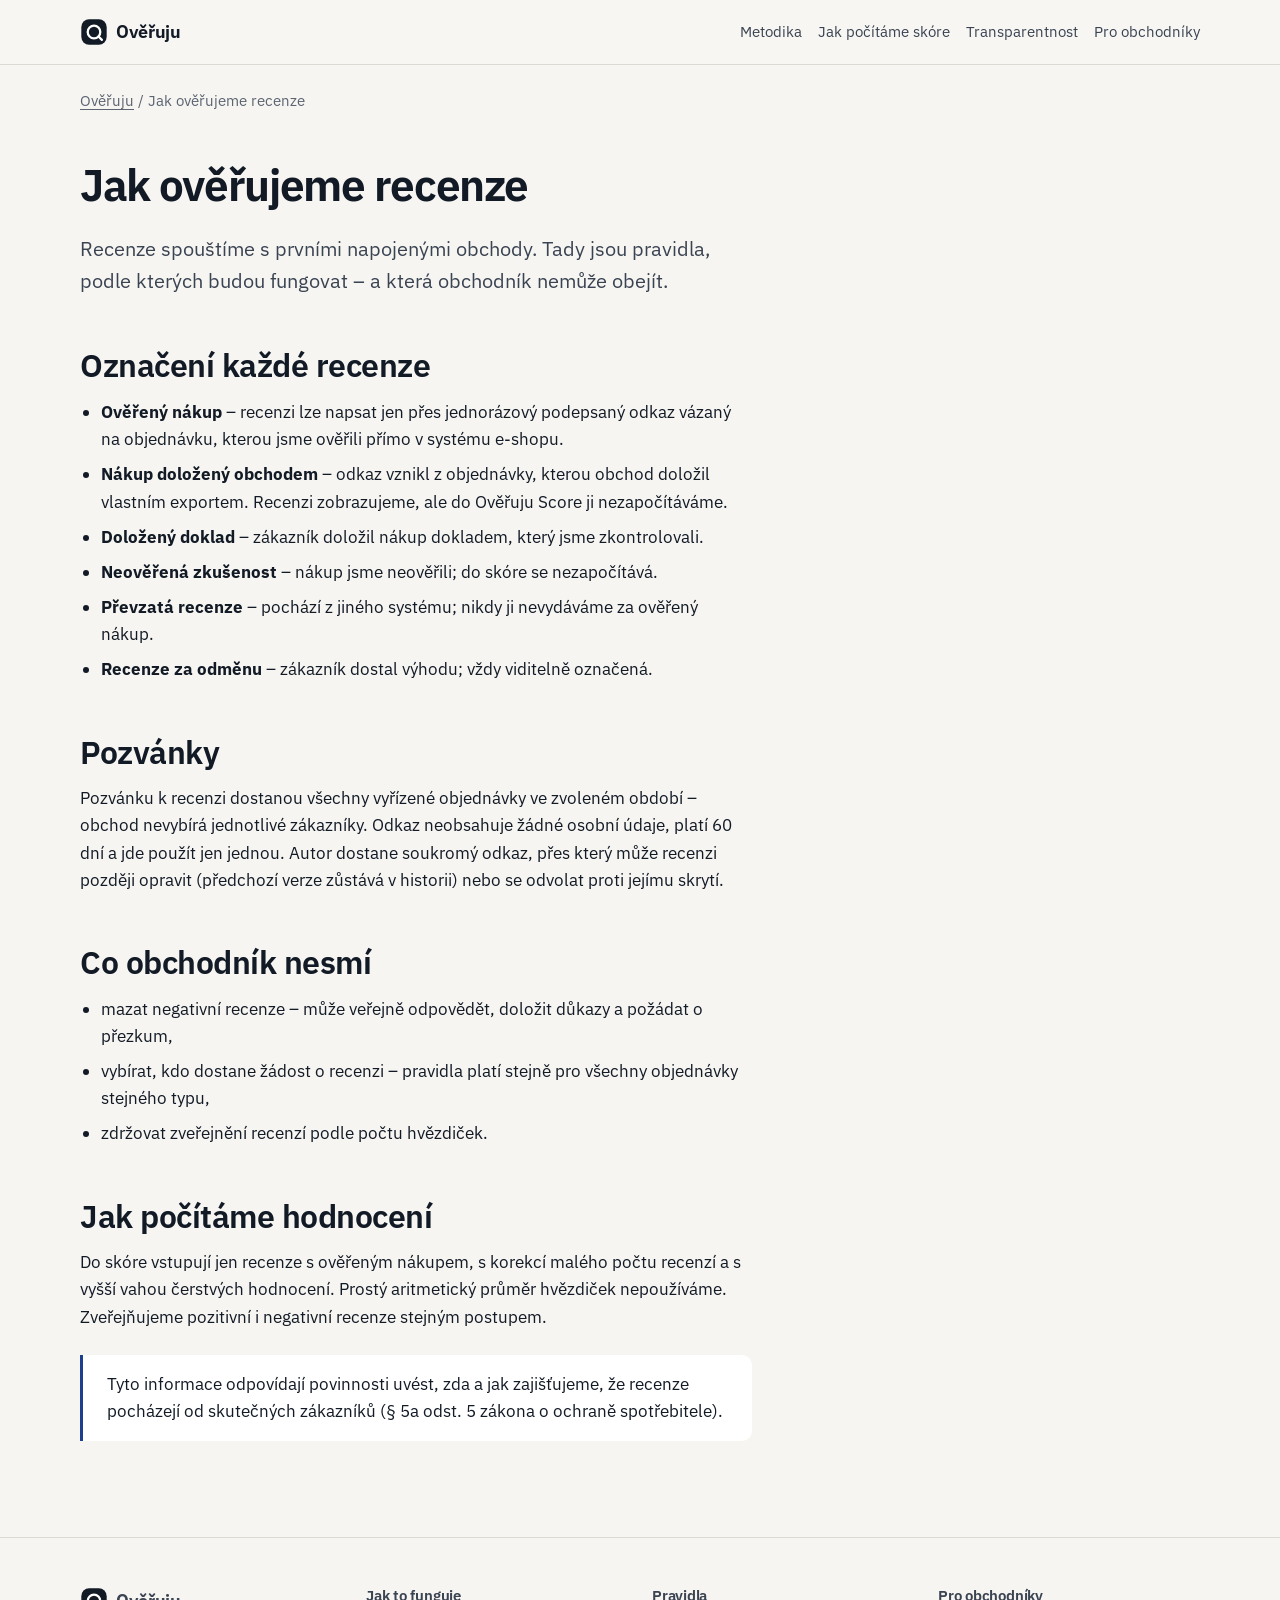
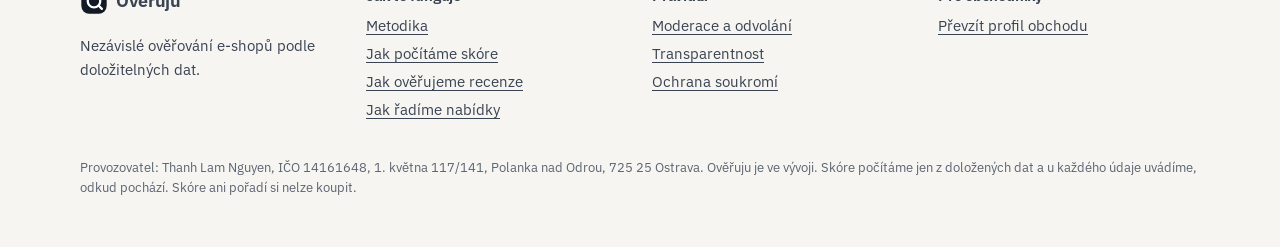
==== commit 12bd3a9c: "Metodika recenzí: pozvánky a označení nákupu doloženého obchodem Co-Authored-By: Claude Opus 5.5 <no" ====
--- a/jak-overujeme-recenze/index.html
+++ b/jak-overujeme-recenze/index.html
@@ -16,10 +16,10 @@
     <meta property="og:title" content="Jak ověřujeme recenze | Ověřuju">
     <meta property="og:description" content="Ověřený nákup, označení původu recenzí, incentivizované recenze a pravidla, která obchodníci nemohou obejít.">
     <meta property="og:url" content="https://overuju.cz/jak-overujeme-recenze">
-    <link rel="stylesheet" href="/assets/entry-client-DHmPN0fD.css">
-    <script type="module" src="/assets/entry-client-VfSSXDyx.js"></script>
+    <link rel="stylesheet" href="/assets/entry-client-CxA2Niju.css">
+    <script type="module" src="/assets/entry-client-Fdm5_yp4.js"></script>
   </head>
   <body>
-    <a class="skip-link" href="#obsah">Přeskočit na obsah</a><header class="site-header"><div class="container"><a class="brand" href="/" aria-label="Ověřuju – úvodní stránka"><svg viewBox="0 0 32 32" aria-hidden="true" focusable="false"><rect x="1.5" y="1.5" width="29" height="29" rx="9" fill="var(--c-ink)"></rect><circle cx="16" cy="16" r="7.2" fill="none" stroke="#fff" stroke-width="2.6"></circle><path d="M21.2 21.2 25 25" stroke="#fff" stroke-width="2.6" stroke-linecap="round"></path></svg><span>Ověřuju</span></a><nav class="site-nav" aria-label="Hlavní navigace"><ul><li><a href="/metodika">Metodika</a></li><li class="nav-optional"><a href="/jak-pocitame-score">Jak počítáme skóre</a></li><li class="nav-optional"><a href="/transparentnost">Transparentnost</a></li><li><a href="/pro-obchodniky">Pro obchodníky</a></li></ul></nav></div></header><main id="obsah"><div class="container"><nav class="breadcrumbs" aria-label="Drobečková navigace"><a href="/">Ověřuju</a> / <!-- -->Jak ověřujeme recenze</nav><article class="prose"><h1>Jak ověřujeme recenze</h1><p class="lead">Recenze spouštíme s prvními napojenými obchody. Tady jsou pravidla, podle kterých budou fungovat – a která obchodník nemůže obejít.</p><h2>Označení každé recenze</h2><ul><li><strong>Ověřený nákup</strong> – recenzi lze napsat jen přes jednorázový podepsaný odkaz vázaný na skutečnou objednávku.</li><li><strong>Doložený doklad</strong> – zákazník doložil nákup dokladem, který jsme zkontrolovali.</li><li><strong>Neověřená zkušenost</strong> – nákup jsme neověřili; do skóre se nezapočítává.</li><li><strong>Převzatá recenze</strong> – pochází z jiného systému; nikdy ji nevydáváme za ověřený nákup.</li><li><strong>Recenze za odměnu</strong> – zákazník dostal výhodu; vždy viditelně označená.</li></ul><h2>Co obchodník nesmí</h2><ul><li>mazat negativní recenze – může veřejně odpovědět, doložit důkazy a požádat o přezkum,</li><li>vybírat, kdo dostane žádost o recenzi – pravidla platí stejně pro všechny objednávky stejného typu,</li><li>zdržovat zveřejnění recenzí podle počtu hvězdiček.</li></ul><h2>Jak počítáme hodnocení</h2><p>Do skóre vstupují jen recenze s ověřeným nákupem, s korekcí malého počtu recenzí a s vyšší vahou čerstvých hodnocení. Prostý aritmetický průměr hvězdiček nepoužíváme. Zveřejňujeme pozitivní i negativní recenze stejným postupem.</p><div class="callout">Tyto informace odpovídají povinnosti uvést, zda a jak zajišťujeme, že recenze pocházejí od skutečných zákazníků (§ 5a odst. 5 zákona o ochraně spotřebitele).</div></article></div></main><footer class="site-footer"><div class="container"><div class="footer-grid"><div><a class="brand" href="/"><svg viewBox="0 0 32 32" aria-hidden="true" focusable="false"><rect x="1.5" y="1.5" width="29" height="29" rx="9" fill="var(--c-ink)"></rect><circle cx="16" cy="16" r="7.2" fill="none" stroke="#fff" stroke-width="2.6"></circle><path d="M21.2 21.2 25 25" stroke="#fff" stroke-width="2.6" stroke-linecap="round"></path></svg><span>Ověřuju</span></a><p class="small" style="margin-top:var(--s-3)">Nezávislé ověřování e-shopů podle doložitelných dat.</p></div><div><h2>Jak to funguje</h2><ul><li><a href="/metodika">Metodika</a></li><li><a href="/jak-pocitame-score">Jak počítáme skóre</a></li><li><a href="/jak-overujeme-recenze">Jak ověřujeme recenze</a></li><li><a href="/jak-radime-nabidky">Jak řadíme nabídky</a></li></ul></div><div><h2>Pravidla</h2><ul><li><a href="/moderace">Moderace a odvolání</a></li><li><a href="/transparentnost">Transparentnost</a></li><li><a href="/ochrana-soukromi">Ochrana soukromí</a></li></ul></div><div><h2>Pro obchodníky</h2><ul><li><a href="/pro-obchodniky">Převzít profil obchodu</a></li></ul></div></div><p class="footer-note">Provozovatel: Thanh Lam Nguyen, IČO 14161648, 1. května 117/141, Polanka nad Odrou, 725 25 Ostrava. <!-- -->Ověřuju je ve vývoji. Skóre počítáme jen z doložených dat a u každého údaje uvádíme, odkud pochází. Skóre ani pořadí si nelze koupit.</p></div></footer>
+    <a class="skip-link" href="#obsah">Přeskočit na obsah</a><header class="site-header"><div class="container"><a class="brand" href="/" aria-label="Ověřuju – úvodní stránka"><svg viewBox="0 0 32 32" aria-hidden="true" focusable="false"><rect x="1.5" y="1.5" width="29" height="29" rx="9" fill="var(--c-ink)"></rect><circle cx="16" cy="16" r="7.2" fill="none" stroke="#fff" stroke-width="2.6"></circle><path d="M21.2 21.2 25 25" stroke="#fff" stroke-width="2.6" stroke-linecap="round"></path></svg><span>Ověřuju</span></a><nav class="site-nav" aria-label="Hlavní navigace"><ul><li><a href="/metodika">Metodika</a></li><li class="nav-optional"><a href="/jak-pocitame-score">Jak počítáme skóre</a></li><li class="nav-optional"><a href="/transparentnost">Transparentnost</a></li><li><a href="/pro-obchodniky">Pro obchodníky</a></li></ul></nav></div></header><main id="obsah"><div class="container"><nav class="breadcrumbs" aria-label="Drobečková navigace"><a href="/">Ověřuju</a> / <!-- -->Jak ověřujeme recenze</nav><article class="prose"><h1>Jak ověřujeme recenze</h1><p class="lead">Recenze spouštíme s prvními napojenými obchody. Tady jsou pravidla, podle kterých budou fungovat – a která obchodník nemůže obejít.</p><h2>Označení každé recenze</h2><ul><li><strong>Ověřený nákup</strong> – recenzi lze napsat jen přes jednorázový podepsaný odkaz vázaný na objednávku, kterou jsme ověřili přímo v systému e-shopu.</li><li><strong>Nákup doložený obchodem</strong> – odkaz vznikl z objednávky, kterou obchod doložil vlastním exportem. Recenzi zobrazujeme, ale do Ověřuju Score ji nezapočítáváme.</li><li><strong>Doložený doklad</strong> – zákazník doložil nákup dokladem, který jsme zkontrolovali.</li><li><strong>Neověřená zkušenost</strong> – nákup jsme neověřili; do skóre se nezapočítává.</li><li><strong>Převzatá recenze</strong> – pochází z jiného systému; nikdy ji nevydáváme za ověřený nákup.</li><li><strong>Recenze za odměnu</strong> – zákazník dostal výhodu; vždy viditelně označená.</li></ul><h2>Pozvánky</h2><p>Pozvánku k recenzi dostanou všechny vyřízené objednávky ve zvoleném období – obchod nevybírá jednotlivé zákazníky. Odkaz neobsahuje žádné osobní údaje, platí 60 dní a jde použít jen jednou. Autor dostane soukromý odkaz, přes který může recenzi později opravit (předchozí verze zůstává v historii) nebo se odvolat proti jejímu skrytí.</p><h2>Co obchodník nesmí</h2><ul><li>mazat negativní recenze – může veřejně odpovědět, doložit důkazy a požádat o přezkum,</li><li>vybírat, kdo dostane žádost o recenzi – pravidla platí stejně pro všechny objednávky stejného typu,</li><li>zdržovat zveřejnění recenzí podle počtu hvězdiček.</li></ul><h2>Jak počítáme hodnocení</h2><p>Do skóre vstupují jen recenze s ověřeným nákupem, s korekcí malého počtu recenzí a s vyšší vahou čerstvých hodnocení. Prostý aritmetický průměr hvězdiček nepoužíváme. Zveřejňujeme pozitivní i negativní recenze stejným postupem.</p><div class="callout">Tyto informace odpovídají povinnosti uvést, zda a jak zajišťujeme, že recenze pocházejí od skutečných zákazníků (§ 5a odst. 5 zákona o ochraně spotřebitele).</div></article></div></main><footer class="site-footer"><div class="container"><div class="footer-grid"><div><a class="brand" href="/"><svg viewBox="0 0 32 32" aria-hidden="true" focusable="false"><rect x="1.5" y="1.5" width="29" height="29" rx="9" fill="var(--c-ink)"></rect><circle cx="16" cy="16" r="7.2" fill="none" stroke="#fff" stroke-width="2.6"></circle><path d="M21.2 21.2 25 25" stroke="#fff" stroke-width="2.6" stroke-linecap="round"></path></svg><span>Ověřuju</span></a><p class="small" style="margin-top:var(--s-3)">Nezávislé ověřování e-shopů podle doložitelných dat.</p></div><div><h2>Jak to funguje</h2><ul><li><a href="/metodika">Metodika</a></li><li><a href="/jak-pocitame-score">Jak počítáme skóre</a></li><li><a href="/jak-overujeme-recenze">Jak ověřujeme recenze</a></li><li><a href="/jak-radime-nabidky">Jak řadíme nabídky</a></li></ul></div><div><h2>Pravidla</h2><ul><li><a href="/moderace">Moderace a odvolání</a></li><li><a href="/transparentnost">Transparentnost</a></li><li><a href="/ochrana-soukromi">Ochrana soukromí</a></li></ul></div><div><h2>Pro obchodníky</h2><ul><li><a href="/pro-obchodniky">Převzít profil obchodu</a></li></ul></div></div><p class="footer-note">Provozovatel: Thanh Lam Nguyen, IČO 14161648, 1. května 117/141, Polanka nad Odrou, 725 25 Ostrava. <!-- -->Ověřuju je ve vývoji. Skóre počítáme jen z doložených dat a u každého údaje uvádíme, odkud pochází. Skóre ani pořadí si nelze koupit.</p></div></footer>
   </body>
 </html>
--- a/assets/entry-client-CxA2Niju.css
+++ b/assets/entry-client-CxA2Niju.css
@@ -0,0 +1 @@
+@font-face{font-family:IBM Plex Sans Variable;font-style:normal;font-display:swap;font-weight:100 700;src:url(/assets/ibm-plex-sans-cyrillic-ext-wght-normal-d45eAU9y.woff2)format("woff2-variations");unicode-range:U+460-52F,U+1C80-1C8A,U+20B4,U+2DE0-2DFF,U+A640-A69F,U+FE2E-FE2F}@font-face{font-family:IBM Plex Sans Variable;font-style:normal;font-display:swap;font-weight:100 700;src:url(/assets/ibm-plex-sans-cyrillic-wght-normal-BAAhND-U.woff2)format("woff2-variations");unicode-range:U+301,U+400-45F,U+490-491,U+4B0-4B1,U+2116}@font-face{font-family:IBM Plex Sans Variable;font-style:normal;font-display:swap;font-weight:100 700;src:url(/assets/ibm-plex-sans-greek-wght-normal-CmyJS8uq.woff2)format("woff2-variations");unicode-range:U+370-377,U+37A-37F,U+384-38A,U+38C,U+38E-3A1,U+3A3-3FF}@font-face{font-family:IBM Plex Sans Variable;font-style:normal;font-display:swap;font-weight:100 700;src:url(/assets/ibm-plex-sans-vietnamese-wght-normal-Dg1JeJN0.woff2)format("woff2-variations");unicode-range:U+102-103,U+110-111,U+128-129,U+168-169,U+1A0-1A1,U+1AF-1B0,U+300-301,U+303-304,U+308-309,U+323,U+329,U+1EA0-1EF9,U+20AB}@font-face{font-family:IBM Plex Sans Variable;font-style:normal;font-display:swap;font-weight:100 700;src:url(/assets/ibm-plex-sans-latin-ext-wght-normal-CIII54If.woff2)format("woff2-variations");unicode-range:U+100-2BA,U+2BD-2C5,U+2C7-2CC,U+2CE-2D7,U+2DD-2FF,U+304,U+308,U+329,U+1D00-1DBF,U+1E00-1E9F,U+1EF2-1EFF,U+2020,U+20A0-20AB,U+20AD-20C0,U+2113,U+2C60-2C7F,U+A720-A7FF}@font-face{font-family:IBM Plex Sans Variable;font-style:normal;font-display:swap;font-weight:100 700;src:url(/assets/ibm-plex-sans-latin-wght-normal-IvpUvPa2.woff2)format("woff2-variations");unicode-range:U+??,U+131,U+152-153,U+2BB-2BC,U+2C6,U+2DA,U+2DC,U+304,U+308,U+329,U+2000-206F,U+20AC,U+2122,U+2191,U+2193,U+2212,U+2215,U+FEFF,U+FFFD}:root{--c-paper:#f6f5f1;--c-surface:#fff;--c-surface-sunken:#efede7;--c-line:#dcd9d0;--c-line-strong:#b9b5a9;--c-ink:#121a26;--c-ink-2:#3a4352;--c-muted:#5c6472;--c-brand:#1d3f8f;--c-brand-ink:#fff;--c-brand-soft:#e7ecf7;--c-focus:#2357d6;--c-good:#1f6b4a;--c-good-soft:#e5f1ea;--c-fair:#8a5a00;--c-fair-soft:#f8eed8;--c-bad:#a3271c;--c-bad-soft:#f9e7e4;--c-info-soft:#eceff4;--font-sans:"IBM Plex Sans Variable", "IBM Plex Sans", system-ui, -apple-system, "Segoe UI", Roboto, sans-serif;--fs-xs:.8125rem;--fs-sm:.9375rem;--fs-md:1.0625rem;--fs-lg:1.25rem;--fs-xl:clamp(1.5rem, 1.2rem + 1.2vw, 2rem);--fs-2xl:clamp(2.25rem, 1.6rem + 3vw, 4rem);--lh-tight:1.1;--lh-snug:1.3;--lh-body:1.6;--s-1:.25rem;--s-2:.5rem;--s-3:.75rem;--s-4:1rem;--s-5:1.5rem;--s-6:2rem;--s-7:3rem;--s-8:4.5rem;--s-9:6.5rem;--radius-sm:6px;--radius-md:10px;--radius-lg:16px;--shadow-1:0 1px 2px #121a260f, 0 1px 1px #121a260a;--shadow-2:0 12px 32px -12px #121a262e, 0 2px 6px #121a260f;--content:70rem;--prose:42rem;--gutter:1rem}@media (min-width:48rem){:root{--gutter:2rem}}*,:before,:after{box-sizing:border-box}html{-webkit-text-size-adjust:100%;-moz-text-size-adjust:100%;text-size-adjust:100%}body{background:var(--c-paper);color:var(--c-ink);font-family:var(--font-sans);font-size:var(--fs-md);line-height:var(--lh-body);font-feature-settings:"tnum" 0;-webkit-font-smoothing:antialiased;margin:0;overflow-x:hidden}img,svg{max-width:100%;display:block}a{color:var(--c-brand);text-underline-offset:.18em;text-decoration-thickness:1px}a:hover{text-decoration-thickness:2px}:focus-visible{outline:3px solid var(--c-focus);outline-offset:2px;border-radius:4px}h1,h2,h3{line-height:var(--lh-snug);letter-spacing:-.015em;margin:0 0 var(--s-3);font-weight:620}h1{font-size:var(--fs-2xl);line-height:var(--lh-tight);letter-spacing:-.03em;font-weight:650}h2{font-size:var(--fs-xl)}h3{font-size:var(--fs-lg)}p{margin:0 0 var(--s-4)}.num{font-variant-numeric:tabular-nums}.visually-hidden{clip:rect(0 0 0 0);white-space:nowrap;border:0;width:1px;height:1px;margin:-1px;padding:0;overflow:hidden;position:absolute!important}.skip-link{left:var(--s-4);padding:var(--s-2) var(--s-4);background:var(--c-ink);color:#fff;border-radius:var(--radius-sm);z-index:10;position:absolute;top:-3rem}.skip-link:focus{top:var(--s-3)}.container{width:100%;max-width:calc(var(--content) + 2 * var(--gutter));padding:0 var(--gutter);margin:0 auto}.site-header{border-bottom:1px solid var(--c-line);background:color-mix(in srgb, var(--c-paper) 92%, white)}.site-header .container{justify-content:space-between;align-items:center;gap:var(--s-4);min-height:4rem;display:flex}.brand{align-items:center;gap:var(--s-2);color:var(--c-ink);letter-spacing:-.02em;font-size:1.15rem;font-weight:650;text-decoration:none;display:inline-flex}.brand svg{width:1.75rem;height:1.75rem}.site-nav ul{gap:var(--s-1) var(--s-4);flex-wrap:wrap;justify-content:flex-end;margin:0;padding:0;list-style:none;display:flex}.site-nav a{color:var(--c-ink-2);font-size:var(--fs-sm);padding:var(--s-2) 0;text-decoration:none;display:inline-block}.site-nav a:hover,.site-nav a[aria-current=page]{color:var(--c-ink);text-decoration:underline}@media (max-width:40rem){.site-nav .nav-optional{display:none}}.hero{padding:var(--s-8) 0 var(--s-7)}.hero-eyebrow{font-size:var(--fs-xs);letter-spacing:.08em;text-transform:uppercase;color:var(--c-brand);margin-bottom:var(--s-4);font-weight:600;display:inline-block}.hero h1{max-width:14ch}.hero-lead{font-size:var(--fs-lg);color:var(--c-ink-2);max-width:36rem;margin-bottom:var(--s-6)}.search{max-width:44rem}.search-row{gap:var(--s-2);padding:var(--s-2);background:var(--c-surface);border:1px solid var(--c-line-strong);border-radius:var(--radius-lg);box-shadow:var(--shadow-2);display:flex}.search-row:focus-within{border-color:var(--c-focus);box-shadow:0 0 0 3px color-mix(in srgb, var(--c-focus) 25%, transparent), var(--shadow-2)}.search input{min-width:0;font:inherit;font-size:var(--fs-lg);padding:var(--s-3) var(--s-3);color:var(--c-ink);background:0 0;border:0;flex:1}.search input::placeholder{color:var(--c-muted)}.search input:focus{outline:none}.button{justify-content:center;align-items:center;gap:var(--s-2);border-radius:var(--radius-md);background:var(--c-brand);color:var(--c-brand-ink);font:inherit;padding:var(--s-3) var(--s-5);cursor:pointer;white-space:nowrap;border:0;font-weight:600;text-decoration:none;display:inline-flex}.button:hover{background:color-mix(in srgb, var(--c-brand) 88%, black)}.button-secondary{background:var(--c-surface);color:var(--c-ink);border:1px solid var(--c-line-strong)}.button-secondary:hover{background:var(--c-surface-sunken)}.search-hint{margin-top:var(--s-3);font-size:var(--fs-sm);color:var(--c-muted)}.search-modes{gap:var(--s-2);margin:var(--s-5) 0 0;flex-wrap:wrap;padding:0;list-style:none;display:flex}.search-modes li{align-items:center;gap:var(--s-2);font-size:var(--fs-sm);padding:var(--s-1) var(--s-3);border:1px solid var(--c-line);background:var(--c-surface);color:var(--c-ink-2);border-radius:999px;display:inline-flex}.search-modes li[data-state=soon]{color:var(--c-muted);background:0 0}.pill{letter-spacing:.02em;background:var(--c-surface-sunken);color:var(--c-muted);border-radius:999px;padding:.05rem .45rem;font-size:.72rem;font-weight:600}.form-error{margin-top:var(--s-3);padding:var(--s-3) var(--s-4);border-radius:var(--radius-md);background:var(--c-bad-soft);color:var(--c-bad);font-size:var(--fs-sm)}.section{padding:var(--s-8) 0;border-top:1px solid var(--c-line)}.section-intro{max-width:44rem;margin-bottom:var(--s-6)}.section-intro p{color:var(--c-ink-2);font-size:var(--fs-lg)}.grid{gap:var(--s-4);grid-template-columns:repeat(auto-fit,minmax(min(100%,17rem),1fr));display:grid}.card{background:var(--c-surface);border:1px solid var(--c-line);border-radius:var(--radius-lg);padding:var(--s-5)}.card h3{font-size:var(--fs-md);margin-bottom:var(--s-2)}.card p{color:var(--c-ink-2);font-size:var(--fs-sm);margin:0}.card .source{margin-top:var(--s-3);font-size:var(--fs-xs);color:var(--c-muted);display:block}.triple{gap:var(--s-4);counter-reset:triple;grid-template-columns:repeat(auto-fit,minmax(min(100%,19rem),1fr));display:grid}.triple .card{padding-top:var(--s-7);position:relative}.triple .card:before{counter-increment:triple;content:counter(triple, upper-alpha);top:var(--s-5);left:var(--s-5);font-size:var(--fs-xs);color:var(--c-brand);letter-spacing:.08em;font-weight:700;position:absolute}.principles{gap:var(--s-3) var(--s-6);grid-template-columns:repeat(auto-fit,minmax(min(100%,22rem),1fr));margin:0;padding:0;list-style:none;display:grid}.principles li{padding-left:var(--s-5);color:var(--c-ink-2);position:relative}.principles li:before{content:"";background:var(--c-ink);width:.55rem;height:2px;position:absolute;top:.62em;left:0}.principles strong{color:var(--c-ink)}.cta-band{background:var(--c-ink);color:#f3f4f6;border-radius:var(--radius-lg);padding:var(--s-7) var(--s-6);gap:var(--s-5);align-items:center;display:grid}.cta-band h2{color:#fff}.cta-band p{color:#c9ced8;max-width:40rem}.cta-band .button{color:var(--c-ink);background:#fff;justify-self:start}@media (min-width:52rem){.cta-band{grid-template-columns:1fr auto}}.specimen{border:1px dashed var(--c-line-strong);border-radius:var(--radius-lg);padding:var(--s-5);background:repeating-linear-gradient(-45deg, transparent 0 14px, #121a2605 14px 15px), var(--c-surface);position:relative}.specimen-label{margin-bottom:var(--s-4);font-size:var(--fs-xs);padding:var(--s-1) var(--s-3);background:var(--c-fair-soft);color:var(--c-fair);border-radius:999px;font-weight:600;display:inline-block}.score{gap:var(--s-4);grid-template-columns:auto 1fr;align-items:center;display:grid}.score-value{border:6px solid var(--band,var(--c-line-strong));background:var(--c-surface);text-align:center;border-radius:50%;place-items:center;width:7.5rem;height:7.5rem;line-height:1;display:grid}.score-value strong{font-variant-numeric:tabular-nums;letter-spacing:-.03em;font-size:2.6rem;font-weight:650}.score-value span{font-size:var(--fs-xs);color:var(--c-muted);margin-top:.15rem;display:block}.score[data-band=excellent]{--band:var(--c-good)}.score[data-band=good]{--band:#4c8a6c}.score[data-band=fair]{--band:var(--c-fair)}.score[data-band=poor]{--band:var(--c-bad)}.score-meta dl{gap:var(--s-1) var(--s-4);font-size:var(--fs-sm);grid-template-columns:max-content 1fr;margin:0;display:grid}.score-meta dt{color:var(--c-muted)}.score-meta dd{margin:0;font-weight:550}.score-empty{gap:var(--s-2);padding:var(--s-5);border-radius:var(--radius-md);background:var(--c-info-soft);display:grid}.score-empty strong{font-size:var(--fs-lg)}.profile-head{padding:var(--s-7) 0 var(--s-6);gap:var(--s-6);display:grid}@media (min-width:60rem){.profile-head{grid-template-columns:1.3fr 1fr;align-items:start}}.profile-domain{font-size:var(--fs-sm);color:var(--c-muted);margin-bottom:var(--s-2);word-break:break-all}.badges{gap:var(--s-2);margin:var(--s-4) 0;flex-wrap:wrap;padding:0;list-style:none;display:flex}.badge{align-items:center;gap:var(--s-2);font-size:var(--fs-xs);padding:var(--s-1) var(--s-3);border:1px solid var(--c-line);background:var(--c-surface);color:var(--c-ink-2);border-radius:999px;font-weight:600;display:inline-flex}.badge[data-tone=good]{background:var(--c-good-soft);color:var(--c-good);border-color:#0000}.badge[data-tone=neutral]{background:var(--c-surface-sunken)}.panel{background:var(--c-surface);border:1px solid var(--c-line);border-radius:var(--radius-lg);padding:var(--s-5)}.panel+.panel{margin-top:var(--s-4)}.panel h2{font-size:var(--fs-lg)}.warning{gap:var(--s-2);padding:var(--s-4) var(--s-5);border-radius:var(--radius-md);border:1px solid color-mix(in srgb, var(--c-bad) 35%, transparent);background:var(--c-bad-soft);color:#4d140e;margin-bottom:var(--s-5);display:grid}.warning strong{color:var(--c-bad)}.facts{margin:0;padding:0;list-style:none}.facts li{gap:var(--s-1) var(--s-4);padding:var(--s-3) 0;border-top:1px solid var(--c-line);display:grid}.facts li:first-child{border-top:0}@media (min-width:40rem){.facts li{grid-template-columns:1fr auto;align-items:baseline}}.fact-label{font-weight:550}.fact-source{font-size:var(--fs-xs);color:var(--c-muted)}.provenance{font-size:var(--fs-xs);border-radius:var(--radius-sm);background:var(--c-surface-sunken);color:var(--c-ink-2);white-space:nowrap;padding:.1rem .5rem;font-weight:600;display:inline-block}.provenance[data-kind=public_registry],.provenance[data-kind=transaction_derived]{background:var(--c-brand-soft);color:var(--c-brand)}.provenance[data-kind=merchant_provided],.provenance[data-kind=user_reported]{background:var(--c-fair-soft);color:var(--c-fair)}.meter{gap:var(--s-1);display:grid}.meter-bar{background:var(--c-surface-sunken);border-radius:999px;height:.5rem;overflow:hidden}.meter-bar span{background:var(--c-ink-2);height:100%;display:block}.components{gap:var(--s-4);margin:0;padding:0;list-style:none;display:grid}.components li{gap:var(--s-2);display:grid}.components .row{justify-content:space-between;gap:var(--s-3);font-size:var(--fs-sm);display:flex}.layout-2{gap:var(--s-5);padding-bottom:var(--s-8);display:grid}@media (min-width:60rem){.layout-2{grid-template-columns:1.3fr 1fr;align-items:start}}.muted{color:var(--c-muted)}.small{font-size:var(--fs-sm)}.prose{max-width:var(--prose);padding:var(--s-7) 0 var(--s-8)}.prose h1{font-size:var(--fs-xl);margin-bottom:var(--s-5);font-size:clamp(2rem,1.5rem + 2vw,2.75rem)}.prose h2{margin-top:var(--s-7)}.prose ul,.prose ol{margin:0 0 var(--s-4);padding-left:1.3rem}.prose li{margin-bottom:var(--s-2)}.prose .lead{font-size:var(--fs-lg);color:var(--c-ink-2)}.prose table{border-collapse:collapse;width:100%;font-size:var(--fs-sm);margin:var(--s-4) 0 var(--s-5);display:block;overflow-x:auto}.prose th,.prose td{text-align:left;padding:var(--s-2) var(--s-3);border-bottom:1px solid var(--c-line);vertical-align:top}.prose th{color:var(--c-ink-2);font-weight:600}.prose code{background:var(--c-surface-sunken);border-radius:4px;padding:.05rem .35rem;font-size:.92em}.callout{border-left:3px solid var(--c-brand);background:var(--c-surface);padding:var(--s-4) var(--s-5);border-radius:0 var(--radius-md) var(--radius-md) 0;margin:var(--s-5) 0}.breadcrumbs{font-size:var(--fs-sm);color:var(--c-muted);padding-top:var(--s-5)}.breadcrumbs a{color:var(--c-muted)}.check-result{margin-top:var(--s-5);max-width:44rem}.check-result:empty{display:none}.site-footer{border-top:1px solid var(--c-line);padding:var(--s-7) 0 var(--s-6);font-size:var(--fs-sm);color:var(--c-ink-2)}.footer-grid{gap:var(--s-5);grid-template-columns:repeat(auto-fit,minmax(min(100%,12rem),1fr));display:grid}.footer-grid h2{font-size:var(--fs-sm);margin-bottom:var(--s-2)}.footer-grid ul{margin:0;padding:0;list-style:none}.footer-grid li{margin-bottom:var(--s-1)}.footer-grid a{color:var(--c-ink-2)}.footer-note{margin-top:var(--s-6);color:var(--c-muted);font-size:var(--fs-xs)}@media (prefers-reduced-motion:reduce){*{transition:none!important;animation:none!important}}.stars{color:#b7791f;letter-spacing:.08em;font-size:var(--fs-md)}.stars-off{color:var(--c-line-strong)}.review-summary{gap:var(--s-5);margin-bottom:var(--s-4);display:grid}@media (min-width:40rem){.review-summary{grid-template-columns:auto 1fr;align-items:start}}.review-rating{margin:0 0 var(--s-2);font-size:2.5rem;font-weight:650;line-height:1}.distribution{gap:var(--s-1);margin:0;padding:0;list-style:none;display:grid}.distribution li{gap:var(--s-3);font-size:var(--fs-sm);grid-template-columns:2.5rem 1fr 2.5rem;align-items:center;display:grid}.distribution .meter-bar span{background:#b7791f}.review-list{margin:var(--s-4) 0 0;padding:0;list-style:none}.review{border-top:1px solid var(--c-line);padding:var(--s-4) 0}.review-head{gap:var(--s-2);margin-bottom:var(--s-2);flex-wrap:wrap;align-items:center;display:flex}.review-title{font-size:var(--fs-md);margin:0 0 var(--s-1)}.review-body{white-space:pre-line;margin-bottom:var(--s-2)}.review-response{margin-top:var(--s-3);padding:var(--s-3) var(--s-4);border-left:3px solid var(--c-line-strong);background:var(--c-surface-sunken);border-radius:0 var(--radius-sm) var(--radius-sm) 0}.review-response p{margin:0 0 var(--s-1)}.review-form{gap:var(--s-4);margin-top:var(--s-5);display:grid}.form-field{gap:var(--s-1);display:grid}.form-field span{font-weight:600}.form-field small{color:var(--c-muted)}.form-field input,.form-field textarea{font:inherit;padding:var(--s-3);border:1px solid var(--c-line-strong);border-radius:var(--radius-sm);background:var(--c-surface)}.rating-field{border:0;margin:0;padding:0}.rating-field legend{margin-bottom:var(--s-2);font-weight:600}.rating-options{gap:var(--s-2);flex-wrap:wrap;display:flex}.rating-options label{align-items:center;gap:var(--s-2);padding:var(--s-2) var(--s-4);border:1px solid var(--c-line-strong);background:var(--c-surface);cursor:pointer;border-radius:999px;display:inline-flex}.rating-options label:has(input:checked){border-color:var(--c-brand);background:var(--c-brand-soft)}
